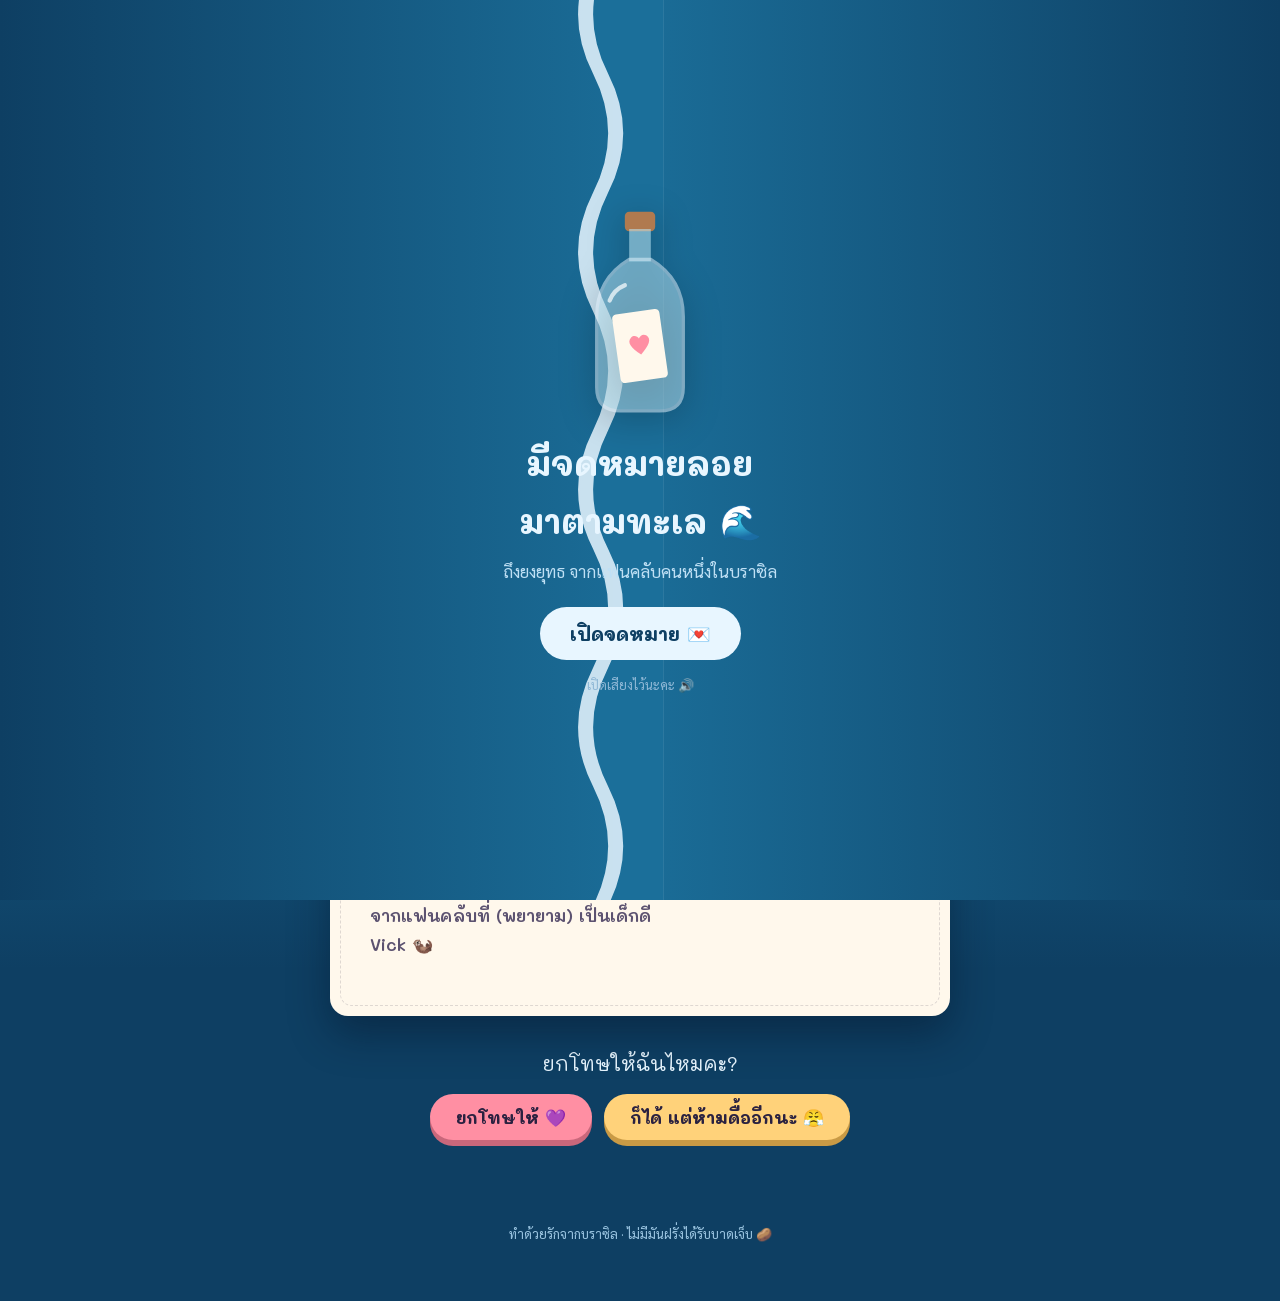
==== carta-yongyut/index.html @ 50852441 "Add apology letter page for Yongyut (carta-yongyut) Co-Authored-By: Claude Opus 5.5 <noreply@anthrop" ====
<!doctype html><html lang="th"><head><meta charset="utf-8"><meta name="viewport" content="width=device-width,initial-scale=1,viewport-fit=cover"><style>:root{padding-top:env(safe-area-inset-top,0px);padding-bottom:env(safe-area-inset-bottom,0px)}body{margin:0}img{max-width:100%}[hidden]{display:none!important}</style></head><body><title>Calm Sea Letter</title>
<meta name="claude:viewport-fit-sides" content="cover">
<link rel="preconnect" href="https://fonts.googleapis.com">
<link rel="stylesheet" href="https://fonts.googleapis.com/css2?family=Mali:wght@500;600;700&family=Sarabun:wght@400;500;600&display=swap">
<style>
/* Layout: one moonlit sea — sky band with the otter floating on the waves, then a letter in a bottle-glass card, then one button to make peace. Single deliberate night look. */
:root{
  --sky-top:#0d2240;
  --sky-low:#1f4e79;
  --sea:#1b6f9a;
  --sea-deep:#0e3f63;
  --foam:#e8f6ff;
  --paper:#fff8ec;
  --ink:#2a2140;
  --ink-soft:#5c5270;
  --coral:#ff8fa3;
  --sun:#ffd27a;
  --otter:#8a5a3b;
  --otter-belly:#d9b48f;
  --display:"Mali","Sarabun",system-ui,sans-serif;
  --body:"Sarabun","Mali",system-ui,sans-serif;
  color-scheme:dark;
}
*{box-sizing:border-box}
html,body{min-height:100%}
body{
  margin:0;background:var(--sea-deep);color:var(--foam);font-family:var(--body);
  font-size:17px;line-height:1.7;overflow-x:hidden;
}
.sky{
  position:relative;background:linear-gradient(180deg,var(--sky-top) 0%,var(--sky-low) 78%,var(--sea) 100%);
  padding-block:40px 0;padding-left:max(16px,env(safe-area-inset-left,0px));padding-right:max(16px,env(safe-area-inset-right,0px));
  text-align:center;overflow:hidden;
}
.moon{position:absolute;top:28px;right:max(24px,8vw);width:64px;height:64px;border-radius:50%;
  background:radial-gradient(circle at 35% 35%,#fff7dc,var(--sun));box-shadow:0 0 40px 10px rgba(255,210,122,.35)}
.star{position:absolute;width:3px;height:3px;border-radius:50%;background:var(--foam);opacity:.7;animation:tw 3s ease-in-out infinite}
@keyframes tw{50%{opacity:.15}}
.kicker{font-family:var(--display);font-weight:600;color:var(--sun);letter-spacing:.06em;font-size:14px;margin:0}
h1{font-family:var(--display);font-weight:700;font-size:clamp(30px,7vw,52px);line-height:1.2;margin:.2em auto .1em;max-width:16ch;text-wrap:balance}
.sub{margin:0 auto;color:#bfe0f5;max-width:36ch}
.scene{position:relative;height:230px;max-width:640px;margin:8px auto 0}
.otter{position:absolute;left:50%;bottom:58px;width:170px;transform:translateX(-50%);animation:bob 3.2s ease-in-out infinite}
@keyframes bob{0%,100%{transform:translate(-50%,0) rotate(-3deg)}50%{transform:translate(-50%,-10px) rotate(3deg)}}
.waves{position:absolute;left:-10%;width:120%;bottom:0;height:110px}
.waves path{animation:drift 7s linear infinite}
.waves .w2{animation-duration:10s;animation-direction:reverse}
@keyframes drift{from{transform:translateX(0)}to{transform:translateX(-200px)}}
.sea{background:linear-gradient(180deg,var(--sea) 0%,var(--sea-deep) 60%);
  padding-block:8px 56px;padding-left:max(16px,env(safe-area-inset-left,0px));padding-right:max(16px,env(safe-area-inset-right,0px))}
.langs{display:flex;justify-content:center;gap:8px;margin:0 auto 18px;flex-wrap:wrap}
.langs button{font:600 14px var(--body);border:1.5px solid rgba(232,246,255,.5);background:transparent;color:var(--foam);
  border-radius:999px;padding:6px 16px;cursor:pointer}
.langs button[aria-pressed="true"]{background:var(--foam);color:var(--sea-deep);border-color:var(--foam)}
.letter{max-width:620px;margin:0 auto;background:var(--paper);color:var(--ink);border-radius:18px;
  padding:clamp(22px,5vw,40px);box-shadow:0 18px 40px rgba(4,20,40,.45);position:relative}
.letter::before{content:"";position:absolute;inset:10px;border:1.5px dashed rgba(42,33,64,.15);border-radius:12px;pointer-events:none}
.letter h2{font-family:var(--display);font-weight:700;font-size:24px;margin:0 0 .6em;color:var(--sea-deep)}
.letter p{margin:0 0 1em;max-width:62ch}
.letter .sign{font-family:var(--display);font-weight:600;color:var(--ink-soft);margin-top:1.4em}
.potato{white-space:nowrap}
.peace{display:flex;flex-direction:column;align-items:center;gap:14px;margin:30px auto 0;text-align:center;max-width:620px}
.peace p{margin:0;font-family:var(--display);font-size:20px}
.btns{display:flex;gap:12px;flex-wrap:wrap;justify-content:center}
.btn{font:700 17px var(--display);border:0;border-radius:999px;padding:12px 26px;cursor:pointer;
  background:var(--coral);color:var(--ink);box-shadow:0 6px 0 #c9677b;transition:transform .15s}
.btn:active{transform:translateY(3px);box-shadow:0 3px 0 #c9677b}
.btn.alt{background:var(--sun);box-shadow:0 6px 0 #c99a45}
.btn:focus-visible,.langs button:focus-visible{outline:3px solid var(--sun);outline-offset:3px}
.done{font-family:var(--display);font-size:22px;color:var(--sun);min-height:1.5em}
.heart{position:fixed;bottom:-40px;font-size:28px;pointer-events:none;animation:rise 3.5s ease-out forwards}
@keyframes rise{to{transform:translateY(-110vh) rotate(25deg);opacity:0}}
footer{text-align:center;color:#9cc6e2;font-size:13px;margin-top:36px}
/* ---- Intro: the sea parts to deliver the letter ---- */
#intro{position:fixed;inset:0;z-index:50;overflow:hidden;background:var(--sky-top);display:grid;place-items:center;
  padding:env(safe-area-inset-top,0px) max(16px,env(safe-area-inset-right,0px)) env(safe-area-inset-bottom,0px) max(16px,env(safe-area-inset-left,0px))}
.curtain{position:absolute;top:-5%;height:110%;width:56%;transition:transform 2.1s cubic-bezier(.7,0,.2,1)}
.curtain.l{left:0}.curtain.r{right:0}
.curtain .body{position:absolute;inset:0}
.curtain.l .body{right:7%;background:linear-gradient(90deg,var(--sea-deep),var(--sea))}
.curtain.r .body{left:7%;background:linear-gradient(270deg,var(--sea-deep),var(--sea))}
.edge{position:absolute;top:0;height:100%;width:14%}
.curtain.l .edge{right:0}.curtain.r .edge{left:0;transform:scaleX(-1)}
.edge path{animation:lap 2.6s ease-in-out infinite}
.edge .f{animation-duration:3.4s;animation-delay:-.8s}
@keyframes lap{50%{transform:translateX(-10px)}}
.sparkle{position:absolute;width:4px;height:4px;border-radius:50%;background:var(--foam);opacity:.0;animation:spark 4s ease-in-out infinite}
@keyframes spark{40%{opacity:.8}80%{opacity:0}}
#intro.open .curtain.l{transform:translateX(-108%)}
#intro.open .curtain.r{transform:translateX(108%)}
.invite{position:relative;z-index:2;text-align:center;max-width:420px;transition:opacity .7s ease,transform .9s ease}
#intro.open .invite{opacity:0;transform:translateY(-40px) scale(.9)}
.bottle{width:130px;display:block;margin:0 auto 14px;animation:float 3s ease-in-out infinite;filter:drop-shadow(0 10px 18px rgba(0,0,0,.35))}
@keyframes float{0%,100%{transform:translateY(0) rotate(-8deg)}50%{transform:translateY(-12px) rotate(6deg)}}
.invite h2{font-family:var(--display);font-size:clamp(24px,6vw,34px);margin:0 0 .2em;text-wrap:balance}
.invite p{margin:0 0 22px;color:#bfe0f5}
.open-btn{font:700 19px var(--display);border:0;border-radius:999px;padding:14px 30px;cursor:pointer;
  background:var(--foam);color:var(--sea-deep);box-shadow:0 0 0 0 rgba(232,246,255,.6);animation:pulse 2.2s ease-out infinite}
@keyframes pulse{70%{box-shadow:0 0 0 18px rgba(232,246,255,0)}100%{box-shadow:0 0 0 0 rgba(232,246,255,0)}}
.open-btn:focus-visible{outline:3px solid var(--sun);outline-offset:4px}
.hint{font-size:13px;color:#8fb8d6;margin-top:14px}
.splash{position:absolute;left:50%;top:50%;width:10px;height:10px;border-radius:50%;pointer-events:none;
  box-shadow:0 0 0 0 rgba(232,246,255,.9);opacity:0}
#intro.open .splash{animation:ring 1.4s ease-out forwards}
#intro.open .splash.s2{animation-delay:.25s}
@keyframes ring{0%{opacity:1;box-shadow:0 0 0 0 rgba(232,246,255,.9)}100%{opacity:0;box-shadow:0 0 0 70vmax rgba(232,246,255,0)}}
.mute{position:fixed;z-index:40;right:max(16px,calc(env(safe-area-inset-right,0px) + 12px));bottom:calc(env(safe-area-inset-bottom,0px) + 16px);
  width:46px;height:46px;border-radius:50%;border:1.5px solid rgba(232,246,255,.5);background:rgba(14,63,99,.75);color:var(--foam);
  font-size:20px;cursor:pointer;backdrop-filter:blur(6px)}
.mute:focus-visible{outline:3px solid var(--sun);outline-offset:3px}
@media (prefers-reduced-motion:reduce){*{animation:none!important}.curtain{transition:opacity .4s}#intro.open .curtain{opacity:0}}
</style>

<div id="intro" role="dialog" aria-label="Open the letter">
  <div class="curtain l">
    <div class="body"></div>
    <svg class="edge" viewBox="0 0 100 1000" preserveAspectRatio="none" aria-hidden="true">
      <path class="f" d="M0 0 H70 Q100 60 70 120 T70 240 T70 360 T70 480 T70 600 T70 720 T70 840 T70 960 T70 1080 H0Z" fill="#e8f6ff" opacity=".85"/>
      <path d="M0 0 H55 Q85 60 55 120 T55 240 T55 360 T55 480 T55 600 T55 720 T55 840 T55 960 T55 1080 H0Z" fill="var(--sea)"/>
    </svg>
  </div>
  <div class="curtain r">
    <div class="body"></div>
    <svg class="edge" viewBox="0 0 100 1000" preserveAspectRatio="none" aria-hidden="true">
      <path class="f" d="M0 0 H70 Q100 60 70 120 T70 240 T70 360 T70 480 T70 600 T70 720 T70 840 T70 960 T70 1080 H0Z" fill="#e8f6ff" opacity=".85"/>
      <path d="M0 0 H55 Q85 60 55 120 T55 240 T55 360 T55 480 T55 600 T55 720 T55 840 T55 960 T55 1080 H0Z" fill="var(--sea)"/>
    </svg>
  </div>
  <span class="sparkle" style="top:18%;left:20%" aria-hidden="true"></span>
  <span class="sparkle" style="top:70%;left:30%;animation-delay:1.2s" aria-hidden="true"></span>
  <span class="sparkle" style="top:30%;left:78%;animation-delay:2.1s" aria-hidden="true"></span>
  <span class="sparkle" style="top:80%;left:72%;animation-delay:.6s" aria-hidden="true"></span>
  <span class="splash" aria-hidden="true"></span><span class="splash s2" aria-hidden="true"></span>
  <div class="invite">
    <svg class="bottle" viewBox="0 0 120 200" aria-hidden="true">
      <rect x="46" y="8" width="28" height="18" rx="4" fill="#b07a4f"/>
      <rect x="50" y="24" width="20" height="30" fill="#bfe9f7" opacity=".55"/>
      <path d="M50 52 Q20 70 20 105 V170 Q20 192 42 192 H78 Q100 192 100 170 V105 Q100 70 70 52Z" fill="#bfe9f7" opacity=".5" stroke="#e8f6ff" stroke-width="3"/>
      <rect x="38" y="100" width="44" height="64" rx="4" fill="#fff8ec" transform="rotate(-8 60 132)"/>
      <path d="M60 140 C52 133 48 127 53 123 C56 121 59 123 60 125 C61 123 64 121 67 123 C72 127 68 133 60 140Z" fill="#ff8fa3" transform="rotate(-8 60 132)"/>
      <path d="M32 90 Q36 80 46 76" stroke="#fff" stroke-width="4" fill="none" stroke-linecap="round" opacity=".7"/>
    </svg>
    <h2 data-k="introTitle"></h2>
    <p data-k="introSub"></p>
    <button class="open-btn" id="openBtn" data-k="introBtn"></button>
    <div class="hint" data-k="introHint"></div>
  </div>
</div>
<button class="mute" id="mute" hidden aria-label="Sound on/off">🔊</button>

<header class="sky">
  <div class="moon" aria-hidden="true"></div>
  <span class="star" style="top:40px;left:12%" aria-hidden="true"></span>
  <span class="star" style="top:90px;left:24%;animation-delay:1s" aria-hidden="true"></span>
  <span class="star" style="top:30px;left:46%;animation-delay:.5s" aria-hidden="true"></span>
  <span class="star" style="top:110px;left:70%;animation-delay:1.6s" aria-hidden="true"></span>
  <span class="star" style="top:60px;left:86%;animation-delay:2.2s" aria-hidden="true"></span>
  <p class="kicker" data-k="kicker"></p>
  <h1 data-k="title"></h1>
  <p class="sub" data-k="sub"></p>
  <div class="scene" aria-hidden="true">
    <svg class="otter" viewBox="0 0 200 200">
      <ellipse cx="100" cy="120" rx="58" ry="50" fill="var(--otter)"/>
      <ellipse cx="100" cy="130" rx="38" ry="36" fill="var(--otter-belly)"/>
      <circle cx="100" cy="68" r="44" fill="var(--otter)"/>
      <circle cx="64" cy="36" r="10" fill="var(--otter)"/><circle cx="136" cy="36" r="10" fill="var(--otter)"/>
      <ellipse cx="100" cy="82" rx="28" ry="20" fill="var(--otter-belly)"/>
      <circle cx="84" cy="62" r="6" fill="#2a2140"/><circle cx="116" cy="62" r="6" fill="#2a2140"/>
      <circle cx="86" cy="60" r="2" fill="#fff"/><circle cx="118" cy="60" r="2" fill="#fff"/>
      <ellipse cx="100" cy="76" rx="8" ry="5.5" fill="#2a2140"/>
      <path d="M92 86 Q100 93 108 86" stroke="#2a2140" stroke-width="3" fill="none" stroke-linecap="round"/>
      <circle cx="72" cy="80" r="7" fill="var(--coral)" opacity=".55"/><circle cx="128" cy="80" r="7" fill="var(--coral)" opacity=".55"/>
      <path d="M100 150 C80 132 70 118 82 110 C90 105 97 110 100 116 C103 110 110 105 118 110 C130 118 120 132 100 150Z" fill="var(--coral)"/>
      <ellipse cx="74" cy="128" rx="13" ry="10" fill="var(--otter)"/><ellipse cx="126" cy="128" rx="13" ry="10" fill="var(--otter)"/>
      <path d="M100 18 L100 34 M100 18 L118 30 L100 30Z" stroke="#fff" stroke-width="2.5" fill="#fff" stroke-linejoin="round"/>
      <path d="M88 34 L112 34 L107 40 L93 40Z" fill="#4aa3d8"/>
    </svg>
    <svg class="waves" viewBox="0 0 1200 110" preserveAspectRatio="none">
      <path class="w2" d="M0 50 Q50 30 100 50 T200 50 T300 50 T400 50 T500 50 T600 50 T700 50 T800 50 T900 50 T1000 50 T1100 50 T1200 50 T1300 50 T1400 50 V110 H0Z" fill="#2a86b6" opacity=".7"/>
      <path d="M0 64 Q50 44 100 64 T200 64 T300 64 T400 64 T500 64 T600 64 T700 64 T800 64 T900 64 T1000 64 T1100 64 T1200 64 T1300 64 T1400 64 V110 H0Z" fill="var(--sea)"/>
    </svg>
  </div>
</header>

<main class="sea">
  <div class="langs" role="group" aria-label="Language">
    <button id="l-th" data-lang="th" aria-pressed="true">ไทย</button>
    <button id="l-en" data-lang="en" aria-pressed="false">English</button>
    <button id="l-pt" data-lang="pt" aria-pressed="false">Português</button>
  </div>

  <article class="letter" id="letter"></article>

  <section class="peace">
    <p data-k="ask"></p>
    <div class="btns">
      <button class="btn" id="yes1" data-k="yes1"></button>
      <button class="btn alt" id="yes2" data-k="yes2"></button>
    </div>
    <div class="done" id="done" aria-live="polite"></div>
  </section>

  <footer data-k="foot"></footer>
</main>

<script>
const T={
th:{introTitle:"มีจดหมายลอยมาตามทะเล 🌊",introSub:"ถึงยงยุทธ จากแฟนคลับคนหนึ่งในบราซิล",introBtn:"เปิดจดหมาย 💌",introHint:"เปิดเสียงไว้นะคะ 🔊",kicker:"จดหมายจากบราซิล 🇧🇷",title:"ทะเลสงบแล้วนะคะ 🌊",sub:"จดหมายเล็กๆ จากแฟนคลับเสียงดังคนหนึ่ง",
ask:"ยกโทษให้ฉันไหมคะ?",yes1:"ยกโทษให้ 💜",yes2:"ก็ได้ แต่ห้ามดื้ออีกนะ 😤",
done:"เย้! ทะเลกลับมาสดใสแล้ว 🦦💜",foot:"ทำด้วยรักจากบราซิล · ไม่มีมันฝรั่งได้รับบาดเจ็บ 🥔",
letter:`<h2>ถึงยงยุทธ 🦦💌</h2>
<p>นี่คือจดหมายจากแฟนคลับเสียงดังจากบราซิลค่ะ ที่สัญญาว่าจะไม่วุ่นวายอีกแล้ว (จะพยายามนะคะ 😅)</p>
<p>ฉันรู้ว่าวันศุกร์ฉันทำให้ทะเลของคุณมีคลื่นแรงไปหน่อย ตอนนี้ทะเลสงบแล้ว และฉันอยากให้มันเป็นทะเลที่มีแต่ความสุขค่ะ 🌊</p>
<p>ถ้าคุณยังโกรธอยู่ ฉันพร้อมไปร้องเพลงขอโทษใต้หน้าต่างบ้านคุณ แต่ขออย่างเดียว อย่าไล่ฉันไปปลูกมันฝรั่งกลางมหาสมุทรนะคะ <span class="potato">🥔😂</span></p>
<p>ขอบคุณที่อดทนกับพวกเรานะคะ พักผ่อนเยอะๆ แล้วเจอกันที่ My Sea ค่ะ 💜</p>
<p class="sign">จากแฟนคลับที่ (พยายาม) เป็นเด็กดี<br>Vick 🦦</p>`},
en:{introTitle:"A letter drifted in from the sea 🌊",introSub:"For Yongyut, from a fan in Brazil",introBtn:"Open the letter 💌",introHint:"Turn your sound on 🔊",kicker:"A letter from Brazil 🇧🇷",title:"The sea is calm now 🌊",sub:"A little letter from one very loud fan",
ask:"Will you forgive me?",yes1:"I forgive you 💜",yes2:"Fine, but behave 😤",
done:"Yay! The sea is shining again 🦦💜",foot:"Made with love from Brazil · No potatoes were harmed 🥔",
letter:`<h2>Dear Yongyut 🦦💌</h2>
<p>This is a letter from a loud fan in Brazil who promises not to cause any more chaos (I'll try, okay? 😅)</p>
<p>I know that on Friday I made your sea a little too stormy. The sea is calm now, and I want it to be a sea full of happiness 🌊</p>
<p>If you're still upset, I'm ready to sing an apology serenade under your window. I only ask one thing: please don't send me off to plant potatoes in the middle of the ocean <span class="potato">🥔😂</span></p>
<p>Thank you for being patient with us. Get lots of rest, and see you at My Sea 💜</p>
<p class="sign">From the fan who's (trying to be) a good girl,<br>Vick 🦦</p>`},
pt:{introTitle:"Uma carta chegou pelo mar 🌊",introSub:"Para o Yongyut, de uma fã no Brasil",introBtn:"Abrir a carta 💌",introHint:"Liga o som 🔊",kicker:"Uma carta do Brasil 🇧🇷",title:"O mar está calmo agora 🌊",sub:"Uma cartinha de uma fã muito barulhenta",
ask:"Você me perdoa?",yes1:"Perdoo 💜",yes2:"Tá, mas comporte-se 😤",
done:"Eba! O mar voltou a brilhar 🦦💜",foot:"Feito com amor no Brasil · Nenhuma batata foi ferida 🥔",
letter:`<h2>Querido Yongyut 🦦💌</h2>
<p>Aqui é uma fã barulhenta do Brasil, que promete não fazer mais bagunça (vou tentar, tá? 😅)</p>
<p>Sei que na sexta eu deixei o seu mar com ondas fortes demais. Agora o mar está calmo, e eu quero que ele seja só de alegria 🌊</p>
<p>Se você ainda estiver bravo, estou pronta pra cantar uma serenata de desculpas debaixo da sua janela. Só peço uma coisa: não me mande plantar batata no meio do oceano <span class="potato">🥔😂</span></p>
<p>Obrigada pela paciência com a gente. Descanse bastante, e nos vemos no My Sea 💜</p>
<p class="sign">Da fã que está (tentando) ser uma boa menina,<br>Vick 🦦</p>`}
};
let lang="th";
function render(){
  const t=T[lang];
  document.documentElement.lang=lang==="pt"?"pt-BR":lang;
  document.querySelectorAll("[data-k]").forEach(el=>{el.textContent=t[el.dataset.k]});
  document.getElementById("letter").innerHTML=t.letter;
  document.querySelectorAll(".langs button").forEach(b=>b.setAttribute("aria-pressed",b.dataset.lang===lang));
  const d=document.getElementById("done"); if(d.dataset.on) d.textContent=t.done;
}
document.querySelectorAll(".langs button").forEach(b=>b.addEventListener("click",()=>{lang=b.dataset.lang;render()}));
function hearts(){
  const set=["💜","🦦","🌊","💙","✨","🐚"];
  for(let i=0;i<18;i++){const h=document.createElement("span");h.className="heart";
    h.textContent=set[i%set.length];h.style.left=(Math.random()*92+2)+"vw";
    h.style.animationDelay=(Math.random()*0.8)+"s";document.body.appendChild(h);setTimeout(()=>h.remove(),4500)}
}
["yes1","yes2"].forEach(id=>document.getElementById(id).addEventListener("click",()=>{
  const d=document.getElementById("done");d.dataset.on="1";d.textContent=T[lang].done;hearts();
}));
render();

/* ---- Ocean sound, synthesized live (no files needed) ---- */
let ac=null,master=null,muted=false;
function noiseBuffer(ctx,sec){
  const len=ctx.sampleRate*sec,buf=ctx.createBuffer(2,len,ctx.sampleRate);
  for(let ch=0;ch<2;ch++){const d=buf.getChannelData(ch);let b0=0,b1=0,b2=0,b3=0,b4=0,b5=0,b6=0;
    for(let i=0;i<len;i++){const w=Math.random()*2-1; // pink noise
      b0=.99886*b0+w*.0555179;b1=.99332*b1+w*.0750759;b2=.969*b2+w*.153852;b3=.8665*b3+w*.3104856;b4=.55*b4+w*.5329522;b5=-.7616*b5-w*.016898;
      d[i]=(b0+b1+b2+b3+b4+b5+b6+w*.5362)*.11;b6=w*.115926;}}
  return buf;
}
function startOcean(){
  try{
    ac=new (window.AudioContext||window.webkitAudioContext)();
    master=ac.createGain();master.gain.value=.9;master.connect(ac.destination);
    const buf=noiseBuffer(ac,6);
    // rolling ambient surf: lowpassed noise breathing in slow swells
    const amb=ac.createBufferSource();amb.buffer=buf;amb.loop=true;
    const lp=ac.createBiquadFilter();lp.type="lowpass";lp.frequency.value=700;lp.Q.value=.4;
    const ag=ac.createGain();ag.gain.value=.22;
    const lfo=ac.createOscillator();lfo.frequency.value=.11;const lfoG=ac.createGain();lfoG.gain.value=.16;
    lfo.connect(lfoG);lfoG.connect(ag.gain);
    const lfo2=ac.createOscillator();lfo2.frequency.value=.11;const lfo2G=ac.createGain();lfo2G.gain.value=450;
    lfo2.connect(lfo2G);lfo2G.connect(lp.frequency);
    amb.connect(lp);lp.connect(ag);ag.connect(master);amb.start();lfo.start();lfo2.start();
    // foam hiss on top
    const hs=ac.createBufferSource();hs.buffer=buf;hs.loop=true;hs.playbackRate.value=1.3;
    const hp=ac.createBiquadFilter();hp.type="highpass";hp.frequency.value=3000;
    const hg=ac.createGain();hg.gain.value=.025;const lfo3G=ac.createGain();lfo3G.gain.value=.02;
    lfo.connect(lfo3G);lfo3G.connect(hg.gain);
    hs.connect(hp);hp.connect(hg);hg.connect(master);hs.start();
    // the big wave that parts the sea
    crash(ac.currentTime+.05,1);crash(ac.currentTime+1.1,.6);
    document.getElementById("mute").hidden=false;
  }catch(e){}
}
function crash(t,amt){
  const src=ac.createBufferSource();src.buffer=noiseBuffer(ac,5);
  const f=ac.createBiquadFilter();f.type="lowpass";f.Q.value=.7;
  f.frequency.setValueAtTime(250,t);f.frequency.exponentialRampToValueAtTime(3200,t+.9);f.frequency.exponentialRampToValueAtTime(500,t+4.2);
  const g=ac.createGain();g.gain.setValueAtTime(.0001,t);g.gain.exponentialRampToValueAtTime(.95*amt,t+.8);
  g.gain.exponentialRampToValueAtTime(.35*amt,t+2);g.gain.exponentialRampToValueAtTime(.0001,t+4.6);
  const p=ac.createStereoPanner?ac.createStereoPanner():null;
  src.connect(f);f.connect(g);
  if(p){p.pan.setValueAtTime(-.6,t);p.pan.linearRampToValueAtTime(.6,t+3);g.connect(p);p.connect(master)}else g.connect(master);
  src.start(t);src.stop(t+5);
}
document.getElementById("mute").addEventListener("click",()=>{
  if(!master)return;muted=!muted;
  master.gain.setTargetAtTime(muted?0:.9,ac.currentTime,.2);
  document.getElementById("mute").textContent=muted?"🔇":"🔊";
});
document.getElementById("openBtn").addEventListener("click",()=>{
  startOcean();
  const intro=document.getElementById("intro");intro.classList.add("open");
  setTimeout(()=>{intro.remove();hearts();},2200);
});
</script>
</body></html>
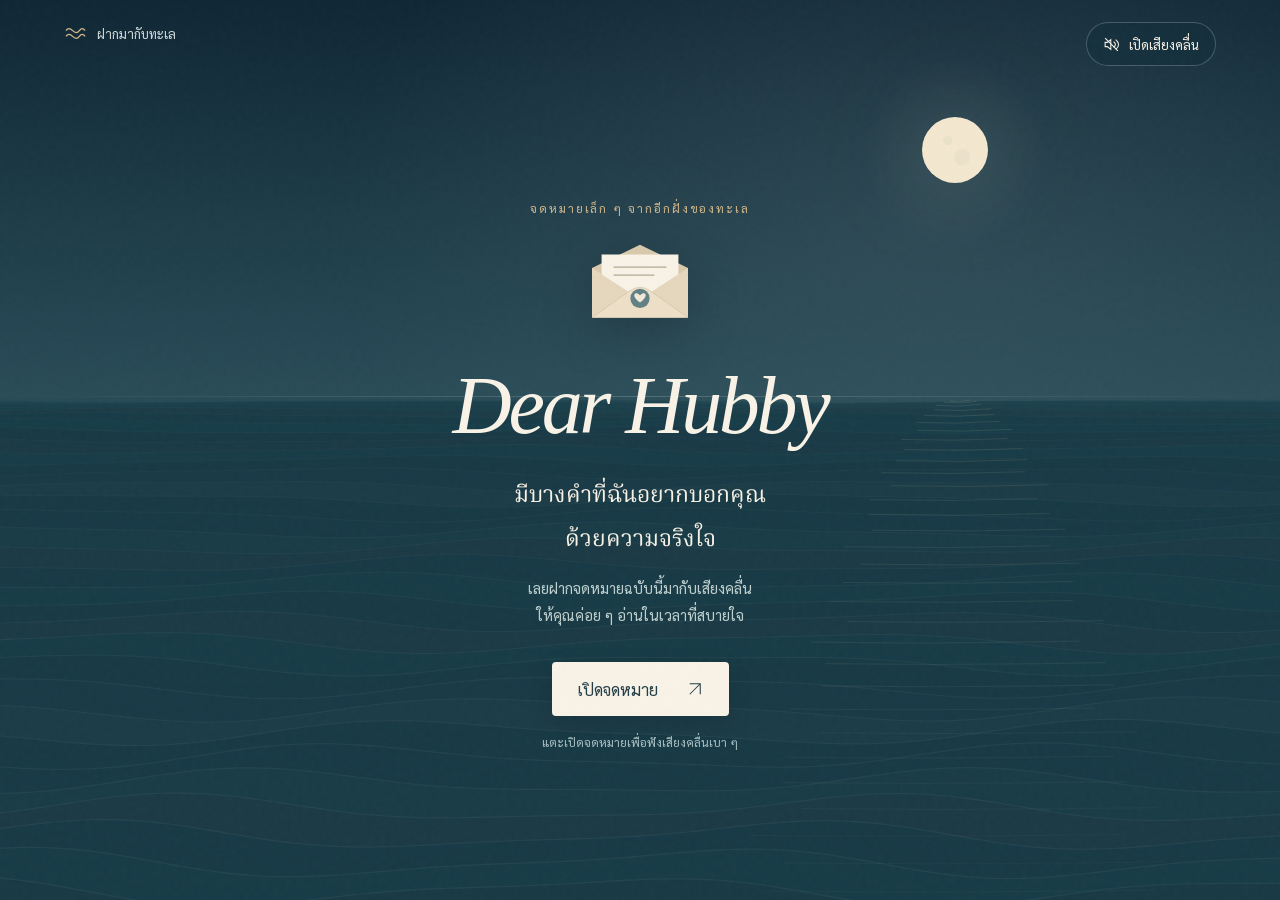
==== commit fce64b30: "Improve Thai apology letter with Dear Hubby and moonlit ocean" ====
--- a/carta-yongyut/index.html
+++ b/carta-yongyut/index.html
@@ -1,314 +1,57 @@
-<!doctype html><html lang="th"><head><meta charset="utf-8"><meta name="viewport" content="width=device-width,initial-scale=1,viewport-fit=cover"><style>:root{padding-top:env(safe-area-inset-top,0px);padding-bottom:env(safe-area-inset-bottom,0px)}body{margin:0}img{max-width:100%}[hidden]{display:none!important}</style></head><body><title>Calm Sea Letter</title>
-<meta name="claude:viewport-fit-sides" content="cover">
+<!doctype html>
+<html lang="th">
+<head>
+<meta charset="utf-8">
+<meta name="viewport" content="width=device-width,initial-scale=1,viewport-fit=cover">
+<meta name="theme-color" content="#102e3b">
+<meta name="description" content="จดหมายขอโทษจากใจ ที่ฝากมากับเสียงคลื่น">
+<title>Dear Hubby — จดหมายจากใจ</title>
 <link rel="preconnect" href="https://fonts.googleapis.com">
-<link rel="stylesheet" href="https://fonts.googleapis.com/css2?family=Mali:wght@500;600;700&family=Sarabun:wght@400;500;600&display=swap">
+<link rel="preconnect" href="https://fonts.gstatic.com" crossorigin>
+<link href="https://fonts.googleapis.com/css2?family=Noto+Serif+Thai:wght@400;500;600&family=Sarabun:wght@400;500;600&display=swap" rel="stylesheet">
 <style>
-/* Layout: one moonlit sea — sky band with the otter floating on the waves, then a letter in a bottle-glass card, then one button to make peace. Single deliberate night look. */
-:root{
-  --sky-top:#0d2240;
-  --sky-low:#1f4e79;
-  --sea:#1b6f9a;
-  --sea-deep:#0e3f63;
-  --foam:#e8f6ff;
-  --paper:#fff8ec;
-  --ink:#2a2140;
-  --ink-soft:#5c5270;
-  --coral:#ff8fa3;
-  --sun:#ffd27a;
-  --otter:#8a5a3b;
-  --otter-belly:#d9b48f;
-  --display:"Mali","Sarabun",system-ui,sans-serif;
-  --body:"Sarabun","Mali",system-ui,sans-serif;
-  color-scheme:dark;
-}
-*{box-sizing:border-box}
-html,body{min-height:100%}
-body{
-  margin:0;background:var(--sea-deep);color:var(--foam);font-family:var(--body);
-  font-size:17px;line-height:1.7;overflow-x:hidden;
-}
-.sky{
-  position:relative;background:linear-gradient(180deg,var(--sky-top) 0%,var(--sky-low) 78%,var(--sea) 100%);
-  padding-block:40px 0;padding-left:max(16px,env(safe-area-inset-left,0px));padding-right:max(16px,env(safe-area-inset-right,0px));
-  text-align:center;overflow:hidden;
-}
-.moon{position:absolute;top:28px;right:max(24px,8vw);width:64px;height:64px;border-radius:50%;
-  background:radial-gradient(circle at 35% 35%,#fff7dc,var(--sun));box-shadow:0 0 40px 10px rgba(255,210,122,.35)}
-.star{position:absolute;width:3px;height:3px;border-radius:50%;background:var(--foam);opacity:.7;animation:tw 3s ease-in-out infinite}
-@keyframes tw{50%{opacity:.15}}
-.kicker{font-family:var(--display);font-weight:600;color:var(--sun);letter-spacing:.06em;font-size:14px;margin:0}
-h1{font-family:var(--display);font-weight:700;font-size:clamp(30px,7vw,52px);line-height:1.2;margin:.2em auto .1em;max-width:16ch;text-wrap:balance}
-.sub{margin:0 auto;color:#bfe0f5;max-width:36ch}
-.scene{position:relative;height:230px;max-width:640px;margin:8px auto 0}
-.otter{position:absolute;left:50%;bottom:58px;width:170px;transform:translateX(-50%);animation:bob 3.2s ease-in-out infinite}
-@keyframes bob{0%,100%{transform:translate(-50%,0) rotate(-3deg)}50%{transform:translate(-50%,-10px) rotate(3deg)}}
-.waves{position:absolute;left:-10%;width:120%;bottom:0;height:110px}
-.waves path{animation:drift 7s linear infinite}
-.waves .w2{animation-duration:10s;animation-direction:reverse}
-@keyframes drift{from{transform:translateX(0)}to{transform:translateX(-200px)}}
-.sea{background:linear-gradient(180deg,var(--sea) 0%,var(--sea-deep) 60%);
-  padding-block:8px 56px;padding-left:max(16px,env(safe-area-inset-left,0px));padding-right:max(16px,env(safe-area-inset-right,0px))}
-.langs{display:flex;justify-content:center;gap:8px;margin:0 auto 18px;flex-wrap:wrap}
-.langs button{font:600 14px var(--body);border:1.5px solid rgba(232,246,255,.5);background:transparent;color:var(--foam);
-  border-radius:999px;padding:6px 16px;cursor:pointer}
-.langs button[aria-pressed="true"]{background:var(--foam);color:var(--sea-deep);border-color:var(--foam)}
-.letter{max-width:620px;margin:0 auto;background:var(--paper);color:var(--ink);border-radius:18px;
-  padding:clamp(22px,5vw,40px);box-shadow:0 18px 40px rgba(4,20,40,.45);position:relative}
-.letter::before{content:"";position:absolute;inset:10px;border:1.5px dashed rgba(42,33,64,.15);border-radius:12px;pointer-events:none}
-.letter h2{font-family:var(--display);font-weight:700;font-size:24px;margin:0 0 .6em;color:var(--sea-deep)}
-.letter p{margin:0 0 1em;max-width:62ch}
-.letter .sign{font-family:var(--display);font-weight:600;color:var(--ink-soft);margin-top:1.4em}
-.potato{white-space:nowrap}
-.peace{display:flex;flex-direction:column;align-items:center;gap:14px;margin:30px auto 0;text-align:center;max-width:620px}
-.peace p{margin:0;font-family:var(--display);font-size:20px}
-.btns{display:flex;gap:12px;flex-wrap:wrap;justify-content:center}
-.btn{font:700 17px var(--display);border:0;border-radius:999px;padding:12px 26px;cursor:pointer;
-  background:var(--coral);color:var(--ink);box-shadow:0 6px 0 #c9677b;transition:transform .15s}
-.btn:active{transform:translateY(3px);box-shadow:0 3px 0 #c9677b}
-.btn.alt{background:var(--sun);box-shadow:0 6px 0 #c99a45}
-.btn:focus-visible,.langs button:focus-visible{outline:3px solid var(--sun);outline-offset:3px}
-.done{font-family:var(--display);font-size:22px;color:var(--sun);min-height:1.5em}
-.heart{position:fixed;bottom:-40px;font-size:28px;pointer-events:none;animation:rise 3.5s ease-out forwards}
-@keyframes rise{to{transform:translateY(-110vh) rotate(25deg);opacity:0}}
-footer{text-align:center;color:#9cc6e2;font-size:13px;margin-top:36px}
-/* ---- Intro: the sea parts to deliver the letter ---- */
-#intro{position:fixed;inset:0;z-index:50;overflow:hidden;background:var(--sky-top);display:grid;place-items:center;
-  padding:env(safe-area-inset-top,0px) max(16px,env(safe-area-inset-right,0px)) env(safe-area-inset-bottom,0px) max(16px,env(safe-area-inset-left,0px))}
-.curtain{position:absolute;top:-5%;height:110%;width:56%;transition:transform 2.1s cubic-bezier(.7,0,.2,1)}
-.curtain.l{left:0}.curtain.r{right:0}
-.curtain .body{position:absolute;inset:0}
-.curtain.l .body{right:7%;background:linear-gradient(90deg,var(--sea-deep),var(--sea))}
-.curtain.r .body{left:7%;background:linear-gradient(270deg,var(--sea-deep),var(--sea))}
-.edge{position:absolute;top:0;height:100%;width:14%}
-.curtain.l .edge{right:0}.curtain.r .edge{left:0;transform:scaleX(-1)}
-.edge path{animation:lap 2.6s ease-in-out infinite}
-.edge .f{animation-duration:3.4s;animation-delay:-.8s}
-@keyframes lap{50%{transform:translateX(-10px)}}
-.sparkle{position:absolute;width:4px;height:4px;border-radius:50%;background:var(--foam);opacity:.0;animation:spark 4s ease-in-out infinite}
-@keyframes spark{40%{opacity:.8}80%{opacity:0}}
-#intro.open .curtain.l{transform:translateX(-108%)}
-#intro.open .curtain.r{transform:translateX(108%)}
-.invite{position:relative;z-index:2;text-align:center;max-width:420px;transition:opacity .7s ease,transform .9s ease}
-#intro.open .invite{opacity:0;transform:translateY(-40px) scale(.9)}
-.bottle{width:130px;display:block;margin:0 auto 14px;animation:float 3s ease-in-out infinite;filter:drop-shadow(0 10px 18px rgba(0,0,0,.35))}
-@keyframes float{0%,100%{transform:translateY(0) rotate(-8deg)}50%{transform:translateY(-12px) rotate(6deg)}}
-.invite h2{font-family:var(--display);font-size:clamp(24px,6vw,34px);margin:0 0 .2em;text-wrap:balance}
-.invite p{margin:0 0 22px;color:#bfe0f5}
-.open-btn{font:700 19px var(--display);border:0;border-radius:999px;padding:14px 30px;cursor:pointer;
-  background:var(--foam);color:var(--sea-deep);box-shadow:0 0 0 0 rgba(232,246,255,.6);animation:pulse 2.2s ease-out infinite}
-@keyframes pulse{70%{box-shadow:0 0 0 18px rgba(232,246,255,0)}100%{box-shadow:0 0 0 0 rgba(232,246,255,0)}}
-.open-btn:focus-visible{outline:3px solid var(--sun);outline-offset:4px}
-.hint{font-size:13px;color:#8fb8d6;margin-top:14px}
-.splash{position:absolute;left:50%;top:50%;width:10px;height:10px;border-radius:50%;pointer-events:none;
-  box-shadow:0 0 0 0 rgba(232,246,255,.9);opacity:0}
-#intro.open .splash{animation:ring 1.4s ease-out forwards}
-#intro.open .splash.s2{animation-delay:.25s}
-@keyframes ring{0%{opacity:1;box-shadow:0 0 0 0 rgba(232,246,255,.9)}100%{opacity:0;box-shadow:0 0 0 70vmax rgba(232,246,255,0)}}
-.mute{position:fixed;z-index:40;right:max(16px,calc(env(safe-area-inset-right,0px) + 12px));bottom:calc(env(safe-area-inset-bottom,0px) + 16px);
-  width:46px;height:46px;border-radius:50%;border:1.5px solid rgba(232,246,255,.5);background:rgba(14,63,99,.75);color:var(--foam);
-  font-size:20px;cursor:pointer;backdrop-filter:blur(6px)}
-.mute:focus-visible{outline:3px solid var(--sun);outline-offset:3px}
-@media (prefers-reduced-motion:reduce){*{animation:none!important}.curtain{transition:opacity .4s}#intro.open .curtain{opacity:0}}
+:root{color-scheme:dark;--cream:#f8f2e7;--ink:#2d4145;--gold:#d2b88b;--muted:#abc1c5;--serif:'Noto Serif Thai',serif;--sans:'Sarabun',sans-serif}*{box-sizing:border-box}html{scroll-behavior:smooth}body{margin:0;background:#102e3b;color:var(--cream);font-family:var(--sans);-webkit-font-smoothing:antialiased}button,a{-webkit-tap-highlight-color:transparent}button{font:inherit;cursor:pointer}button:focus-visible,a:focus-visible{outline:2px solid var(--gold);outline-offset:6px}[hidden]{display:none!important}.landscape{position:fixed;inset:0;z-index:-1;background:radial-gradient(ellipse at 72% 25%,#4d646b55,transparent 45%),linear-gradient(#102735 0%,#294c58 44%,#224a56 45%,#0c2b38 100%);overflow:hidden}.moon{position:absolute;top:13%;left:72%;width:66px;height:66px;border-radius:50%;background:#f3e8cf;box-shadow:0 0 70px 20px #f3e8cf16,0 0 150px 40px #f3e8cf08}.moon:after{content:'';position:absolute;inset:9px;border-radius:50%;background:radial-gradient(circle at 35% 30%,#c7c2b52b 0 10%,transparent 11%),radial-gradient(circle at 65% 65%,#c7c2b526 0 18%,transparent 19%)}.horizon{position:absolute;top:44%;width:100%;height:1px;background:linear-gradient(90deg,transparent,#dae4db35,transparent)}#ocean{position:absolute;inset:44% 0 0;width:100%;height:56%}.grain{position:fixed;inset:0;pointer-events:none;z-index:5;opacity:.035;background-image:url("data:image/svg+xml,%3Csvg viewBox='0 0 180 180' xmlns='http://www.w3.org/2000/svg'%3E%3Cfilter id='n'%3E%3CfeTurbulence type='fractalNoise' baseFrequency='.85' numOctaves='3' stitchTiles='stitch'/%3E%3C/filter%3E%3Cpath fill='%23fff' filter='url(%23n)' opacity='.6' d='M0 0h180v180H0z'/%3E%3C/svg%3E")}.topbar{position:absolute;inset:0 0 auto;display:flex;justify-content:space-between;align-items:center;padding:calc(22px + env(safe-area-inset-top)) clamp(22px,5vw,64px) 20px;z-index:3;font-size:13px;color:#d1dddb}.brand{display:flex;gap:10px;align-items:center}.brand svg{width:23px;height:23px;stroke:var(--gold)}.sound{border:1px solid #d2e1df40;border-radius:30px;background:#102e3b66;color:var(--cream);padding:10px 16px;display:flex;align-items:center;gap:9px;min-height:44px;backdrop-filter:blur(12px)}.sound{position:fixed;top:calc(22px + env(safe-area-inset-top));right:clamp(20px,5vw,64px)}.sound svg{width:17px;height:17px;fill:none;stroke:currentColor;stroke-width:1.5}.sound[aria-pressed=true] .slash{display:none}.intro{min-height:100svh;display:flex;flex-direction:column;align-items:center;justify-content:center;text-align:center;padding:115px 24px 65px;transition:opacity .7s,transform .7s}.eyebrow{font-size:12px;letter-spacing:.16em;color:var(--gold);margin:0 0 28px}.envelope{width:104px;height:80px;margin:0 0 35px;filter:drop-shadow(0 12px 25px #0003);animation:float 6s ease-in-out infinite}.intro h1{font-family:Georgia,serif;font-weight:400;font-style:italic;font-size:clamp(48px,10vw,82px);letter-spacing:-.04em;margin:0 0 22px}.intro .lead{font-family:var(--serif);font-size:clamp(18px,4vw,23px);line-height:1.9;margin:0 0 12px;font-weight:400}.intro .sub{color:#bfd0cf;font-size:15px;line-height:1.8;max-width:320px;margin:0 0 34px}.open{display:flex;align-items:center;gap:28px;background:var(--cream);color:#233e48;border:0;border-radius:4px;padding:15px 25px;min-height:54px;box-shadow:0 8px 24px #0002;transition:background .2s,transform .2s}.open:hover{background:#fffaf1;transform:translateY(-2px)}.open span{font-size:21px}.hint{font-size:12px;color:#a9c1c5;margin:18px 0 0}.intro.leaving{opacity:0;transform:translateY(-15px)}.letter-view{max-width:820px;margin:auto;padding:132px 24px 62px;animation:appear 1s ease both}.letter-heading{text-align:center;margin-bottom:38px}.letter-heading .eyebrow{margin-bottom:14px}.letter-heading h1{font-family:var(--serif);font-size:clamp(25px,5vw,36px);font-weight:400;margin:0}.paper{position:relative;background:var(--cream);color:var(--ink);padding:clamp(29px,7vw,76px);border-radius:3px;box-shadow:0 30px 90px #031a2466;overflow:hidden}.paper:before{content:'';position:absolute;top:0;left:0;right:0;height:4px;background:linear-gradient(90deg,#c9b087,#e6d6b7,#c9b087)}.paper-top{display:flex;justify-content:space-between;align-items:center;gap:20px;color:#79827b;font-size:12px;margin-bottom:34px}.paper-top svg{width:34px;stroke:#ad9470;fill:none;stroke-width:1.2}.salutation{font-family:Georgia,serif;font-size:clamp(31px,6vw,42px);font-weight:400;font-style:italic;letter-spacing:-.025em;margin:0 0 29px}.paper p{font-size:17px;line-height:2.05;margin:0 0 23px;overflow-wrap:break-word}.paper .opening{font-family:var(--serif);font-size:20px;line-height:1.95;color:#315663;margin-bottom:27px}.divider{display:flex;align-items:center;gap:18px;margin:33px 0;color:#a68d68;justify-content:center}.divider:before,.divider:after{content:'';height:1px;width:50px;background:#b29b703d}.divider svg{width:22px;height:18px;fill:none;stroke:currentColor;stroke-width:1.2}.paper .closing{font-family:var(--serif);font-size:18px;color:#315663}.signature{margin-top:35px;padding-top:24px;border-top:1px solid #b9ac922e}.signature p{margin-bottom:3px;font-size:14px;color:#738078}.signature .name{font-family:var(--serif);font-size:26px;color:#3d5759;margin-top:8px}.afterword{text-align:center;padding:33px 10px 0;color:#bacecf;font-size:14px;line-height:1.9}.afterword svg{display:block;margin:0 auto 12px;width:27px;stroke:var(--gold);fill:none;stroke-width:1.2}footer{text-align:center;color:#8aa6ac;font-size:12px;padding:30px 24px calc(28px + env(safe-area-inset-bottom));line-height:1.8}.replay{color:#c0d0ce;background:none;border:0;border-bottom:1px solid #c0d0ce55;padding:4px 0;margin-top:16px;font-size:13px}@keyframes float{50%{transform:translateY(-8px) rotate(3deg)}}@keyframes appear{from{opacity:0;transform:translateY(20px)}to{opacity:1;transform:none}}@media(max-width:480px){.topbar{padding-left:20px;padding-right:20px}.brand{font-size:12px}.sound{font-size:12px;padding:10px 12px}.letter-view{padding:116px 16px 30px}.letter-heading{margin-bottom:26px}.paper p{font-size:16px;line-height:2}.paper .opening{font-size:18px}.paper-top{margin-bottom:26px}.moon{left:75%;width:48px;height:48px}.intro .eyebrow{margin-bottom:25px}}@media(prefers-reduced-motion:reduce){html{scroll-behavior:auto}*,*:before,*:after{animation:none!important;transition:none!important}}
 </style>
-
-<div id="intro" role="dialog" aria-label="Open the letter">
-  <div class="curtain l">
-    <div class="body"></div>
-    <svg class="edge" viewBox="0 0 100 1000" preserveAspectRatio="none" aria-hidden="true">
-      <path class="f" d="M0 0 H70 Q100 60 70 120 T70 240 T70 360 T70 480 T70 600 T70 720 T70 840 T70 960 T70 1080 H0Z" fill="#e8f6ff" opacity=".85"/>
-      <path d="M0 0 H55 Q85 60 55 120 T55 240 T55 360 T55 480 T55 600 T55 720 T55 840 T55 960 T55 1080 H0Z" fill="var(--sea)"/>
-    </svg>
-  </div>
-  <div class="curtain r">
-    <div class="body"></div>
-    <svg class="edge" viewBox="0 0 100 1000" preserveAspectRatio="none" aria-hidden="true">
-      <path class="f" d="M0 0 H70 Q100 60 70 120 T70 240 T70 360 T70 480 T70 600 T70 720 T70 840 T70 960 T70 1080 H0Z" fill="#e8f6ff" opacity=".85"/>
-      <path d="M0 0 H55 Q85 60 55 120 T55 240 T55 360 T55 480 T55 600 T55 720 T55 840 T55 960 T55 1080 H0Z" fill="var(--sea)"/>
-    </svg>
-  </div>
-  <span class="sparkle" style="top:18%;left:20%" aria-hidden="true"></span>
-  <span class="sparkle" style="top:70%;left:30%;animation-delay:1.2s" aria-hidden="true"></span>
-  <span class="sparkle" style="top:30%;left:78%;animation-delay:2.1s" aria-hidden="true"></span>
-  <span class="sparkle" style="top:80%;left:72%;animation-delay:.6s" aria-hidden="true"></span>
-  <span class="splash" aria-hidden="true"></span><span class="splash s2" aria-hidden="true"></span>
-  <div class="invite">
-    <svg class="bottle" viewBox="0 0 120 200" aria-hidden="true">
-      <rect x="46" y="8" width="28" height="18" rx="4" fill="#b07a4f"/>
-      <rect x="50" y="24" width="20" height="30" fill="#bfe9f7" opacity=".55"/>
-      <path d="M50 52 Q20 70 20 105 V170 Q20 192 42 192 H78 Q100 192 100 170 V105 Q100 70 70 52Z" fill="#bfe9f7" opacity=".5" stroke="#e8f6ff" stroke-width="3"/>
-      <rect x="38" y="100" width="44" height="64" rx="4" fill="#fff8ec" transform="rotate(-8 60 132)"/>
-      <path d="M60 140 C52 133 48 127 53 123 C56 121 59 123 60 125 C61 123 64 121 67 123 C72 127 68 133 60 140Z" fill="#ff8fa3" transform="rotate(-8 60 132)"/>
-      <path d="M32 90 Q36 80 46 76" stroke="#fff" stroke-width="4" fill="none" stroke-linecap="round" opacity=".7"/>
-    </svg>
-    <h2 data-k="introTitle"></h2>
-    <p data-k="introSub"></p>
-    <button class="open-btn" id="openBtn" data-k="introBtn"></button>
-    <div class="hint" data-k="introHint"></div>
-  </div>
-</div>
-<button class="mute" id="mute" hidden aria-label="Sound on/off">🔊</button>
-
-<header class="sky">
-  <div class="moon" aria-hidden="true"></div>
-  <span class="star" style="top:40px;left:12%" aria-hidden="true"></span>
-  <span class="star" style="top:90px;left:24%;animation-delay:1s" aria-hidden="true"></span>
-  <span class="star" style="top:30px;left:46%;animation-delay:.5s" aria-hidden="true"></span>
-  <span class="star" style="top:110px;left:70%;animation-delay:1.6s" aria-hidden="true"></span>
-  <span class="star" style="top:60px;left:86%;animation-delay:2.2s" aria-hidden="true"></span>
-  <p class="kicker" data-k="kicker"></p>
-  <h1 data-k="title"></h1>
-  <p class="sub" data-k="sub"></p>
-  <div class="scene" aria-hidden="true">
-    <svg class="otter" viewBox="0 0 200 200">
-      <ellipse cx="100" cy="120" rx="58" ry="50" fill="var(--otter)"/>
-      <ellipse cx="100" cy="130" rx="38" ry="36" fill="var(--otter-belly)"/>
-      <circle cx="100" cy="68" r="44" fill="var(--otter)"/>
-      <circle cx="64" cy="36" r="10" fill="var(--otter)"/><circle cx="136" cy="36" r="10" fill="var(--otter)"/>
-      <ellipse cx="100" cy="82" rx="28" ry="20" fill="var(--otter-belly)"/>
-      <circle cx="84" cy="62" r="6" fill="#2a2140"/><circle cx="116" cy="62" r="6" fill="#2a2140"/>
-      <circle cx="86" cy="60" r="2" fill="#fff"/><circle cx="118" cy="60" r="2" fill="#fff"/>
-      <ellipse cx="100" cy="76" rx="8" ry="5.5" fill="#2a2140"/>
-      <path d="M92 86 Q100 93 108 86" stroke="#2a2140" stroke-width="3" fill="none" stroke-linecap="round"/>
-      <circle cx="72" cy="80" r="7" fill="var(--coral)" opacity=".55"/><circle cx="128" cy="80" r="7" fill="var(--coral)" opacity=".55"/>
-      <path d="M100 150 C80 132 70 118 82 110 C90 105 97 110 100 116 C103 110 110 105 118 110 C130 118 120 132 100 150Z" fill="var(--coral)"/>
-      <ellipse cx="74" cy="128" rx="13" ry="10" fill="var(--otter)"/><ellipse cx="126" cy="128" rx="13" ry="10" fill="var(--otter)"/>
-      <path d="M100 18 L100 34 M100 18 L118 30 L100 30Z" stroke="#fff" stroke-width="2.5" fill="#fff" stroke-linejoin="round"/>
-      <path d="M88 34 L112 34 L107 40 L93 40Z" fill="#4aa3d8"/>
-    </svg>
-    <svg class="waves" viewBox="0 0 1200 110" preserveAspectRatio="none">
-      <path class="w2" d="M0 50 Q50 30 100 50 T200 50 T300 50 T400 50 T500 50 T600 50 T700 50 T800 50 T900 50 T1000 50 T1100 50 T1200 50 T1300 50 T1400 50 V110 H0Z" fill="#2a86b6" opacity=".7"/>
-      <path d="M0 64 Q50 44 100 64 T200 64 T300 64 T400 64 T500 64 T600 64 T700 64 T800 64 T900 64 T1000 64 T1100 64 T1200 64 T1300 64 T1400 64 V110 H0Z" fill="var(--sea)"/>
-    </svg>
-  </div>
-</header>
-
-<main class="sea">
-  <div class="langs" role="group" aria-label="Language">
-    <button id="l-th" data-lang="th" aria-pressed="true">ไทย</button>
-    <button id="l-en" data-lang="en" aria-pressed="false">English</button>
-    <button id="l-pt" data-lang="pt" aria-pressed="false">Português</button>
-  </div>
-
-  <article class="letter" id="letter"></article>
-
-  <section class="peace">
-    <p data-k="ask"></p>
-    <div class="btns">
-      <button class="btn" id="yes1" data-k="yes1"></button>
-      <button class="btn alt" id="yes2" data-k="yes2"></button>
-    </div>
-    <div class="done" id="done" aria-live="polite"></div>
-  </section>
-
-  <footer data-k="foot"></footer>
+</head>
+<body>
+<div class="landscape" aria-hidden="true"><div class="moon"></div><div class="horizon"></div><canvas id="ocean"></canvas></div><div class="grain" aria-hidden="true"></div>
+<header class="topbar"><div class="brand"><svg viewBox="0 0 24 24" fill="none"><path d="M2 9q3-4 7 0t7 0 6 0M2 15q3-4 7 0t7 0 6 0" stroke-width="1.3"/></svg><span>ฝากมากับทะเล</span></div><button id="sound" class="sound" aria-pressed="false" aria-label="เปิดเสียงคลื่นทะเล"><svg viewBox="0 0 24 24" aria-hidden="true"><path d="M11 5 6 9H3v6h3l5 4V5ZM15 8q5 4 0 8M18 5q8 7 0 14"/><path class="slash" d="m3 3 18 18"/></svg><span id="soundLabel">เปิดเสียงคลื่น</span></button></header>
+<main>
+<section class="intro" id="intro" aria-labelledby="introTitle"><p class="eyebrow">จดหมายเล็ก ๆ จากอีกฝั่งของทะเล</p>
+<svg class="envelope" viewBox="0 0 130 100" aria-hidden="true"><path d="M5 30 65 1l60 29v62H5Z" fill="#d9c9ac"/><path d="M17 13h96v70H17Z" fill="#f8f2e7"/><path d="M32 29h66M32 39h51" stroke="#b5aa93" stroke-width="1.5"/><path d="m5 30 60 39 60-39v62H5Z" fill="#e5d7bd"/><path d="m5 92 48-34q12-8 24 0l48 34" fill="#eddfc8" stroke="#c9b994" stroke-width=".6"/><circle cx="65" cy="68" r="12" fill="#638185"/><path d="M65 73c-10-6-8-13-3-11l3 2 3-2c5-2 7 5-3 11Z" fill="#f1e8d7"/></svg>
+<h1 id="introTitle" lang="en">Dear Hubby</h1><p class="lead">มีบางคำที่ฉันอยากบอกคุณ<br>ด้วยความจริงใจ</p><p class="sub">เลยฝากจดหมายฉบับนี้มากับเสียงคลื่น<br>ให้คุณค่อย ๆ อ่านในเวลาที่สบายใจ</p><button id="open" class="open">เปิดจดหมาย <svg aria-hidden="true" width="18" height="18" viewBox="0 0 24 24" fill="none" stroke="currentColor" stroke-width="1.4"><path d="M5 19 19 5M5 5h14v14"/></svg></button><p class="hint">แตะเปิดจดหมายเพื่อฟังเสียงคลื่นเบา ๆ</p></section>
+<section class="letter-view" id="letterView" hidden aria-label="จดหมายขอโทษ"><div class="letter-heading"><p class="eyebrow">จากใจฉัน ถึงคุณ</p><h1>คำขอโทษที่ฝากมากับทะเล</h1></div>
+<article class="paper" aria-labelledby="dear"><div class="paper-top"><span>จากบราซิล ด้วยความจริงใจ</span><svg viewBox="0 0 40 30" aria-hidden="true"><path d="M20 3v19M18 4 6 19h12ZM23 9l9 10h-9ZM3 23h34l-6 5H9Z"/></svg></div><h2 id="dear" class="salutation" lang="en" tabindex="-1">Dear Hubby,</h2>
+<p class="opening">ฉันขอโทษนะคะ สำหรับคำพูดและน้ำเสียงที่ฉันใช้กับคุณในวันนั้น</p>
+<p>ฉันกลับมาทบทวนสิ่งที่ตัวเองพูดแล้ว และรู้ว่าฉันพูดแรงเกินไป คุณไม่สมควรต้องมารับอารมณ์ของฉัน หรือถูกพูดด้วยแบบนั้น ไม่ว่าตอนนั้นฉันจะรู้สึกอะไรอยู่ก็ตามค่ะ</p>
+<p>ฉันเป็นห่วงความรู้สึกของเพื่อน ๆ และผูกพันกับพื้นที่ที่พวกเราได้พูดคุยกันมาก แต่ความเป็นห่วงนั้นไม่ใช่ข้ออ้างให้ฉันพูดกับคุณโดยไม่ระวังความรู้สึกของคุณ ฉันควรหยุด ตั้งสติ และฟังคุณให้ดีกว่านี้ค่ะ</p>
+<p>คุณสละเวลามาอธิบาย รับฟัง และพยายามหาทางให้ทุกคนสบายใจ ฉันขอบคุณสำหรับสิ่งเหล่านั้นนะคะ และขอโทษที่ในตอนนั้นฉันปล่อยให้อารมณ์ของตัวเองกลบความตั้งใจดีของคุณ</p>
+<div class="divider" aria-hidden="true"><svg viewBox="0 0 24 20"><path d="M12 17C-5 7 4-3 12 5c8-8 17 2 0 12Z"/></svg></div>
+<p>ฉันเขียนจดหมายนี้เพราะอยากรับผิดชอบต่อสิ่งที่ตัวเองพูด และอยากให้คุณรู้ว่าคำขอโทษนี้มาจากใจจริง ๆ ฉันไม่ได้คาดหวังให้คุณต้องตอบกลับ หรือให้อภัยฉันทันทีนะคะ คุณมีสิทธิ์รู้สึกอย่างที่รู้สึก และใช้เวลาได้เท่าที่ต้องการค่ะ</p>
+<p>สิ่งที่ฉันทำได้หลังจากนี้ คือระวังคำพูดให้มากขึ้น ฟังให้จบก่อนตอบ และถ้ารู้ตัวว่ากำลังใช้อารมณ์ ฉันจะถอยมาตั้งสติก่อน ฉันอยากแสดงให้คุณเห็นผ่านการกระทำ มากกว่าแค่สัญญาในจดหมายฉบับนี้ค่ะ</p>
+<p class="closing">ฉันยังดีใจเสมอที่ได้รู้จักและคอยเป็นกำลังใจให้คุณนะคะ หวังว่าทะเลเล็ก ๆ ของพวกเราจะเป็นพื้นที่ที่คุณเองก็รู้สึกสบายใจได้เช่นกัน</p>
+<p>ขอบคุณที่อ่านมาถึงตรงนี้ ดูแลตัวเองและพักผ่อนให้เพียงพอนะคะ 🤍</p>
+<div class="signature"><p>ด้วยความรักและความเคารพ</p><p class="name">วิก</p></div></article>
+<div class="afterword"><svg viewBox="0 0 30 20" aria-hidden="true"><path d="M1 6q4-5 9 0t10 0 9 0M1 14q4-5 9 0t10 0 9 0"/></svg>ไม่ต้องรีบตอบนะคะ<br>แค่อยากให้คุณได้รับคำขอโทษจากใจของฉัน</div><footer>ระยะทางไกลแค่ไหน ความจริงใจก็ส่งถึงกันได้<br><button id="replay" class="replay">กลับไปที่ซองจดหมาย</button></footer></section>
 </main>
-
 <script>
-const T={
-th:{introTitle:"มีจดหมายลอยมาตามทะเล 🌊",introSub:"ถึงยงยุทธ จากแฟนคลับคนหนึ่งในบราซิล",introBtn:"เปิดจดหมาย 💌",introHint:"เปิดเสียงไว้นะคะ 🔊",kicker:"จดหมายจากบราซิล 🇧🇷",title:"ทะเลสงบแล้วนะคะ 🌊",sub:"จดหมายเล็กๆ จากแฟนคลับเสียงดังคนหนึ่ง",
-ask:"ยกโทษให้ฉันไหมคะ?",yes1:"ยกโทษให้ 💜",yes2:"ก็ได้ แต่ห้ามดื้ออีกนะ 😤",
-done:"เย้! ทะเลกลับมาสดใสแล้ว 🦦💜",foot:"ทำด้วยรักจากบราซิล · ไม่มีมันฝรั่งได้รับบาดเจ็บ 🥔",
-letter:`<h2>ถึงยงยุทธ 🦦💌</h2>
-<p>นี่คือจดหมายจากแฟนคลับเสียงดังจากบราซิลค่ะ ที่สัญญาว่าจะไม่วุ่นวายอีกแล้ว (จะพยายามนะคะ 😅)</p>
-<p>ฉันรู้ว่าวันศุกร์ฉันทำให้ทะเลของคุณมีคลื่นแรงไปหน่อย ตอนนี้ทะเลสงบแล้ว และฉันอยากให้มันเป็นทะเลที่มีแต่ความสุขค่ะ 🌊</p>
-<p>ถ้าคุณยังโกรธอยู่ ฉันพร้อมไปร้องเพลงขอโทษใต้หน้าต่างบ้านคุณ แต่ขออย่างเดียว อย่าไล่ฉันไปปลูกมันฝรั่งกลางมหาสมุทรนะคะ <span class="potato">🥔😂</span></p>
-<p>ขอบคุณที่อดทนกับพวกเรานะคะ พักผ่อนเยอะๆ แล้วเจอกันที่ My Sea ค่ะ 💜</p>
-<p class="sign">จากแฟนคลับที่ (พยายาม) เป็นเด็กดี<br>Vick 🦦</p>`},
-en:{introTitle:"A letter drifted in from the sea 🌊",introSub:"For Yongyut, from a fan in Brazil",introBtn:"Open the letter 💌",introHint:"Turn your sound on 🔊",kicker:"A letter from Brazil 🇧🇷",title:"The sea is calm now 🌊",sub:"A little letter from one very loud fan",
-ask:"Will you forgive me?",yes1:"I forgive you 💜",yes2:"Fine, but behave 😤",
-done:"Yay! The sea is shining again 🦦💜",foot:"Made with love from Brazil · No potatoes were harmed 🥔",
-letter:`<h2>Dear Yongyut 🦦💌</h2>
-<p>This is a letter from a loud fan in Brazil who promises not to cause any more chaos (I'll try, okay? 😅)</p>
-<p>I know that on Friday I made your sea a little too stormy. The sea is calm now, and I want it to be a sea full of happiness 🌊</p>
-<p>If you're still upset, I'm ready to sing an apology serenade under your window. I only ask one thing: please don't send me off to plant potatoes in the middle of the ocean <span class="potato">🥔😂</span></p>
-<p>Thank you for being patient with us. Get lots of rest, and see you at My Sea 💜</p>
-<p class="sign">From the fan who's (trying to be) a good girl,<br>Vick 🦦</p>`},
-pt:{introTitle:"Uma carta chegou pelo mar 🌊",introSub:"Para o Yongyut, de uma fã no Brasil",introBtn:"Abrir a carta 💌",introHint:"Liga o som 🔊",kicker:"Uma carta do Brasil 🇧🇷",title:"O mar está calmo agora 🌊",sub:"Uma cartinha de uma fã muito barulhenta",
-ask:"Você me perdoa?",yes1:"Perdoo 💜",yes2:"Tá, mas comporte-se 😤",
-done:"Eba! O mar voltou a brilhar 🦦💜",foot:"Feito com amor no Brasil · Nenhuma batata foi ferida 🥔",
-letter:`<h2>Querido Yongyut 🦦💌</h2>
-<p>Aqui é uma fã barulhenta do Brasil, que promete não fazer mais bagunça (vou tentar, tá? 😅)</p>
-<p>Sei que na sexta eu deixei o seu mar com ondas fortes demais. Agora o mar está calmo, e eu quero que ele seja só de alegria 🌊</p>
-<p>Se você ainda estiver bravo, estou pronta pra cantar uma serenata de desculpas debaixo da sua janela. Só peço uma coisa: não me mande plantar batata no meio do oceano <span class="potato">🥔😂</span></p>
-<p>Obrigada pela paciência com a gente. Descanse bastante, e nos vemos no My Sea 💜</p>
-<p class="sign">Da fã que está (tentando) ser uma boa menina,<br>Vick 🦦</p>`}
-};
-let lang="th";
-function render(){
-  const t=T[lang];
-  document.documentElement.lang=lang==="pt"?"pt-BR":lang;
-  document.querySelectorAll("[data-k]").forEach(el=>{el.textContent=t[el.dataset.k]});
-  document.getElementById("letter").innerHTML=t.letter;
-  document.querySelectorAll(".langs button").forEach(b=>b.setAttribute("aria-pressed",b.dataset.lang===lang));
-  const d=document.getElementById("done"); if(d.dataset.on) d.textContent=t.done;
-}
-document.querySelectorAll(".langs button").forEach(b=>b.addEventListener("click",()=>{lang=b.dataset.lang;render()}));
-function hearts(){
-  const set=["💜","🦦","🌊","💙","✨","🐚"];
-  for(let i=0;i<18;i++){const h=document.createElement("span");h.className="heart";
-    h.textContent=set[i%set.length];h.style.left=(Math.random()*92+2)+"vw";
-    h.style.animationDelay=(Math.random()*0.8)+"s";document.body.appendChild(h);setTimeout(()=>h.remove(),4500)}
-}
-["yes1","yes2"].forEach(id=>document.getElementById(id).addEventListener("click",()=>{
-  const d=document.getElementById("done");d.dataset.on="1";d.textContent=T[lang].done;hearts();
-}));
-render();
-
-/* ---- Ocean sound, synthesized live (no files needed) ---- */
-let ac=null,master=null,muted=false;
-function noiseBuffer(ctx,sec){
-  const len=ctx.sampleRate*sec,buf=ctx.createBuffer(2,len,ctx.sampleRate);
-  for(let ch=0;ch<2;ch++){const d=buf.getChannelData(ch);let b0=0,b1=0,b2=0,b3=0,b4=0,b5=0,b6=0;
-    for(let i=0;i<len;i++){const w=Math.random()*2-1; // pink noise
-      b0=.99886*b0+w*.0555179;b1=.99332*b1+w*.0750759;b2=.969*b2+w*.153852;b3=.8665*b3+w*.3104856;b4=.55*b4+w*.5329522;b5=-.7616*b5-w*.016898;
-      d[i]=(b0+b1+b2+b3+b4+b5+b6+w*.5362)*.11;b6=w*.115926;}}
-  return buf;
-}
-function startOcean(){
-  try{
-    ac=new (window.AudioContext||window.webkitAudioContext)();
-    master=ac.createGain();master.gain.value=.9;master.connect(ac.destination);
-    const buf=noiseBuffer(ac,6);
-    // rolling ambient surf: lowpassed noise breathing in slow swells
-    const amb=ac.createBufferSource();amb.buffer=buf;amb.loop=true;
-    const lp=ac.createBiquadFilter();lp.type="lowpass";lp.frequency.value=700;lp.Q.value=.4;
-    const ag=ac.createGain();ag.gain.value=.22;
-    const lfo=ac.createOscillator();lfo.frequency.value=.11;const lfoG=ac.createGain();lfoG.gain.value=.16;
-    lfo.connect(lfoG);lfoG.connect(ag.gain);
-    const lfo2=ac.createOscillator();lfo2.frequency.value=.11;const lfo2G=ac.createGain();lfo2G.gain.value=450;
-    lfo2.connect(lfo2G);lfo2G.connect(lp.frequency);
-    amb.connect(lp);lp.connect(ag);ag.connect(master);amb.start();lfo.start();lfo2.start();
-    // foam hiss on top
-    const hs=ac.createBufferSource();hs.buffer=buf;hs.loop=true;hs.playbackRate.value=1.3;
-    const hp=ac.createBiquadFilter();hp.type="highpass";hp.frequency.value=3000;
-    const hg=ac.createGain();hg.gain.value=.025;const lfo3G=ac.createGain();lfo3G.gain.value=.02;
-    lfo.connect(lfo3G);lfo3G.connect(hg.gain);
-    hs.connect(hp);hp.connect(hg);hg.connect(master);hs.start();
-    // the big wave that parts the sea
-    crash(ac.currentTime+.05,1);crash(ac.currentTime+1.1,.6);
-    document.getElementById("mute").hidden=false;
-  }catch(e){}
-}
-function crash(t,amt){
-  const src=ac.createBufferSource();src.buffer=noiseBuffer(ac,5);
-  const f=ac.createBiquadFilter();f.type="lowpass";f.Q.value=.7;
-  f.frequency.setValueAtTime(250,t);f.frequency.exponentialRampToValueAtTime(3200,t+.9);f.frequency.exponentialRampToValueAtTime(500,t+4.2);
-  const g=ac.createGain();g.gain.setValueAtTime(.0001,t);g.gain.exponentialRampToValueAtTime(.95*amt,t+.8);
-  g.gain.exponentialRampToValueAtTime(.35*amt,t+2);g.gain.exponentialRampToValueAtTime(.0001,t+4.6);
-  const p=ac.createStereoPanner?ac.createStereoPanner():null;
-  src.connect(f);f.connect(g);
-  if(p){p.pan.setValueAtTime(-.6,t);p.pan.linearRampToValueAtTime(.6,t+3);g.connect(p);p.connect(master)}else g.connect(master);
-  src.start(t);src.stop(t+5);
-}
-document.getElementById("mute").addEventListener("click",()=>{
-  if(!master)return;muted=!muted;
-  master.gain.setTargetAtTime(muted?0:.9,ac.currentTime,.2);
-  document.getElementById("mute").textContent=muted?"🔇":"🔊";
-});
-document.getElementById("openBtn").addEventListener("click",()=>{
-  startOcean();
-  const intro=document.getElementById("intro");intro.classList.add("open");
-  setTimeout(()=>{intro.remove();hearts();},2200);
-});
+'use strict';
+const $=id=>document.getElementById(id),reduced=matchMedia('(prefers-reduced-motion: reduce)');
+// Quiet moonlight on a continuously drawn sea; no downloaded assets.
+const canvas=$('ocean'),ctx=canvas.getContext('2d');let width=0,height=0,frame=0,raf=0;
+function resize(){const r=canvas.getBoundingClientRect(),d=Math.min(devicePixelRatio||1,2);width=r.width;height=r.height;canvas.width=Math.round(width*d);canvas.height=Math.round(height*d);ctx.setTransform(d,0,0,d,0,0);draw(performance.now());}
+function draw(now){ctx.clearRect(0,0,width,height);const t=reduced.matches?0:now*.00012;for(let i=0;i<32;i++){const depth=i/31,y=height*(.01+Math.pow(depth,1.75)*1.03),a=1+depth*12;ctx.beginPath();ctx.moveTo(-20,height+20);for(let x=-20;x<=width+20;x+=8){const wave=Math.sin(x*.009+t*(1.3+depth)+i*.8)*a+Math.sin(x*.017-t*.8+i)*a*.36;ctx.lineTo(x,y+wave);}ctx.lineTo(width+20,height+20);ctx.closePath();ctx.fillStyle=`rgba(${20+i%4*4},${55+i%3*4},${67+i%3*4},.38)`;ctx.fill();ctx.beginPath();for(let x=-20;x<=width+20;x+=7){const wave=Math.sin(x*.009+t*(1.3+depth)+i*.8)*a+Math.sin(x*.017-t*.8+i)*a*.36;x===-20?ctx.moveTo(x,y+wave):ctx.lineTo(x,y+wave);}ctx.strokeStyle=`rgba(193,213,204,${.025+depth*.045})`;ctx.lineWidth=.7+depth*.5;ctx.stroke();const center=width*.75+Math.sin(i*2.4+t)*depth*26,span=10+depth*width*.15;ctx.beginPath();ctx.moveTo(center-span,y);ctx.quadraticCurveTo(center,y+2,center+span,y-1);ctx.strokeStyle=`rgba(240,222,178,${.15*(1-depth)+.015})`;ctx.stroke();}}
+function animate(now){if(document.hidden||reduced.matches){raf=0;return;}if(now-frame>40){draw(now);frame=now;}raf=requestAnimationFrame(animate);}function resumeVisual(){if(!raf&&!document.hidden&&!reduced.matches)raf=requestAnimationFrame(animate);}addEventListener('resize',resize);reduced.addEventListener('change',()=>{draw(performance.now());resumeVisual();});resize();resumeVisual();
+// Stereo surf: separate low rumble and foam layers with slow, irregular swells.
+let audio=null,master=null,playing=false,preference=null,opening=false;
+function noise(seconds){const b=audio.createBuffer(2,Math.round(audio.sampleRate*seconds),audio.sampleRate);for(let ch=0;ch<2;ch++){const d=b.getChannelData(ch);let low=0;for(let i=0;i<d.length;i++){const white=Math.random()*2-1;low=(low+.025*white)/1.025;d[i]=low*3.6+white*.075;}}return b;}
+function createOcean(){audio=new(window.AudioContext||window.webkitAudioContext)();master=audio.createGain();master.gain.value=0;const compressor=audio.createDynamicsCompressor();compressor.threshold.value=-18;compressor.ratio.value=3;master.connect(compressor);compressor.connect(audio.destination);for(let i=0;i<3;i++){const source=audio.createBufferSource();source.buffer=noise(13+i*2);source.loop=true;const filter=audio.createBiquadFilter();filter.type=i===2?'bandpass':'lowpass';filter.frequency.value=i===2?1500:480+i*370;filter.Q.value=.45;const gain=audio.createGain();gain.gain.value=i===2?.09:.19;const lfo=audio.createOscillator();lfo.frequency.value=.073+i*.019;const depth=audio.createGain();depth.gain.value=i===2?.065:.14;lfo.connect(depth);depth.connect(gain.gain);source.connect(filter);filter.connect(gain);if(audio.createStereoPanner){const pan=audio.createStereoPanner();pan.pan.value=(i-1)*.6;gain.connect(pan);pan.connect(master);}else gain.connect(master);source.start(0,i*2.1);lfo.start();}}
+function updateSound(){ $('sound').setAttribute('aria-pressed',String(playing));$('sound').setAttribute('aria-label',playing?'ปิดเสียงคลื่นทะเล':'เปิดเสียงคลื่นทะเล');$('soundLabel').textContent=playing?'ปิดเสียงคลื่น':'เปิดเสียงคลื่น';}
+async function setSound(on){try{if(on&&!audio)createOcean();if(on)await audio.resume();playing=on;if(master)master.gain.setTargetAtTime(on?.68:0,audio.currentTime,.65);updateSound();}catch{playing=false;updateSound();$('soundLabel').textContent='แตะเพื่อลองเปิดเสียง';}}
+$('sound').addEventListener('click',()=>{preference=!playing;setSound(preference);});
+$('open').addEventListener('click',()=>{if(opening)return;opening=true;$('open').disabled=true;if(preference!==false)setSound(true);$('intro').classList.add('leaving');setTimeout(()=>{$('intro').hidden=true;$('letterView').hidden=false;scrollTo(0,0);$('dear').focus({preventScroll:true});},reduced.matches?0:650);});
+$('replay').addEventListener('click',()=>{$('letterView').hidden=true;$('intro').hidden=false;$('intro').classList.remove('leaving');$('open').disabled=false;opening=false;scrollTo(0,0);$('open').focus({preventScroll:true});});
+document.addEventListener('visibilitychange',()=>{if(document.hidden){if(audio)audio.suspend();}else{if(audio&&playing)audio.resume().catch(()=>{playing=false;updateSound();});resumeVisual();}});
 </script>
-</body></html>+</body>
+</html>
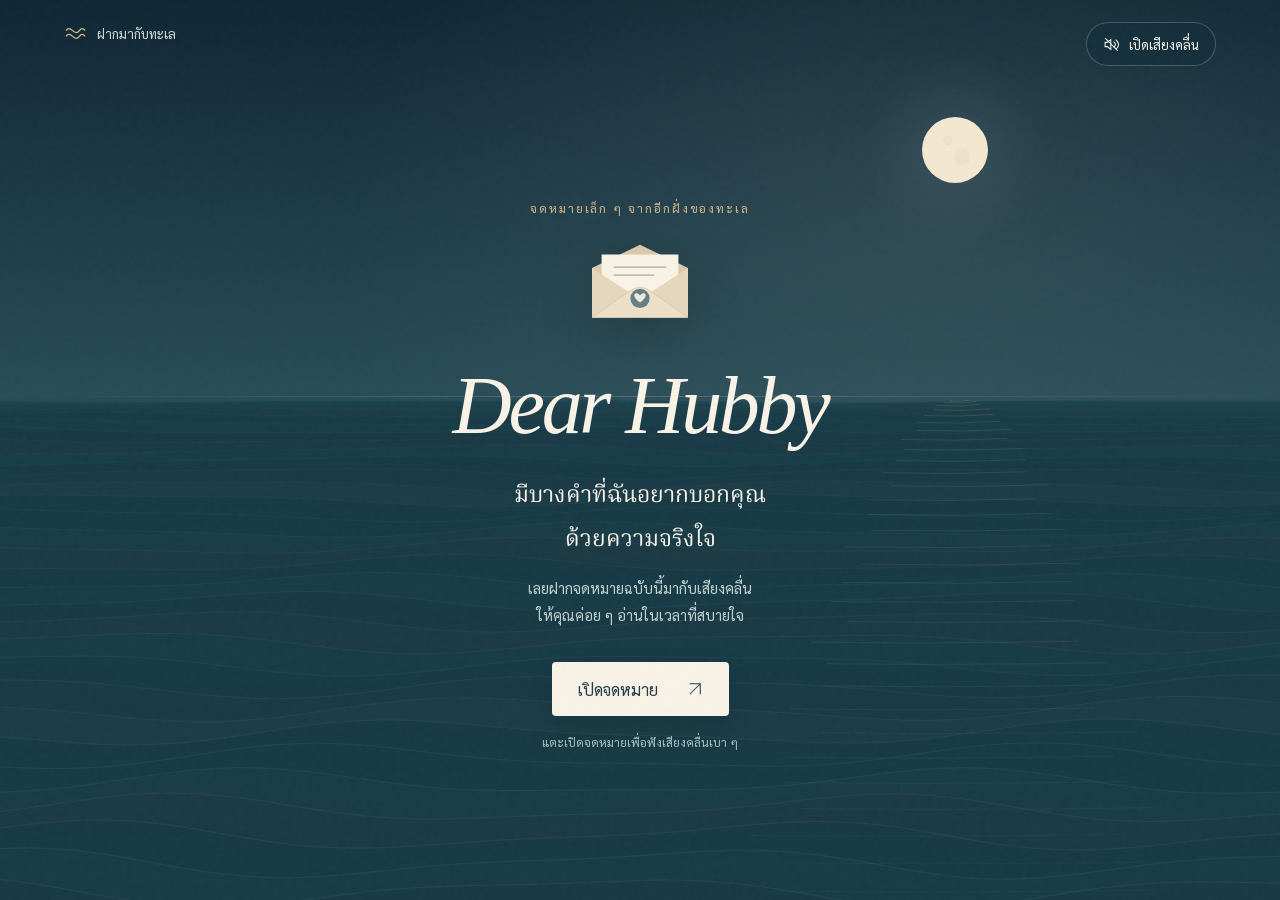
==== commit 43280d32: "Soften ocean audio and add a wave transition into the letter" ====
--- a/carta-yongyut/index.html
+++ b/carta-yongyut/index.html
@@ -11,11 +11,24 @@
 <link href="https://fonts.googleapis.com/css2?family=Noto+Serif+Thai:wght@400;500;600&family=Sarabun:wght@400;500;600&display=swap" rel="stylesheet">
 <style>
 :root{color-scheme:dark;--cream:#f8f2e7;--ink:#2d4145;--gold:#d2b88b;--muted:#abc1c5;--serif:'Noto Serif Thai',serif;--sans:'Sarabun',sans-serif}*{box-sizing:border-box}html{scroll-behavior:smooth}body{margin:0;background:#102e3b;color:var(--cream);font-family:var(--sans);-webkit-font-smoothing:antialiased}button,a{-webkit-tap-highlight-color:transparent}button{font:inherit;cursor:pointer}button:focus-visible,a:focus-visible{outline:2px solid var(--gold);outline-offset:6px}[hidden]{display:none!important}.landscape{position:fixed;inset:0;z-index:-1;background:radial-gradient(ellipse at 72% 25%,#4d646b55,transparent 45%),linear-gradient(#102735 0%,#294c58 44%,#224a56 45%,#0c2b38 100%);overflow:hidden}.moon{position:absolute;top:13%;left:72%;width:66px;height:66px;border-radius:50%;background:#f3e8cf;box-shadow:0 0 70px 20px #f3e8cf16,0 0 150px 40px #f3e8cf08}.moon:after{content:'';position:absolute;inset:9px;border-radius:50%;background:radial-gradient(circle at 35% 30%,#c7c2b52b 0 10%,transparent 11%),radial-gradient(circle at 65% 65%,#c7c2b526 0 18%,transparent 19%)}.horizon{position:absolute;top:44%;width:100%;height:1px;background:linear-gradient(90deg,transparent,#dae4db35,transparent)}#ocean{position:absolute;inset:44% 0 0;width:100%;height:56%}.grain{position:fixed;inset:0;pointer-events:none;z-index:5;opacity:.035;background-image:url("data:image/svg+xml,%3Csvg viewBox='0 0 180 180' xmlns='http://www.w3.org/2000/svg'%3E%3Cfilter id='n'%3E%3CfeTurbulence type='fractalNoise' baseFrequency='.85' numOctaves='3' stitchTiles='stitch'/%3E%3C/filter%3E%3Cpath fill='%23fff' filter='url(%23n)' opacity='.6' d='M0 0h180v180H0z'/%3E%3C/svg%3E")}.topbar{position:absolute;inset:0 0 auto;display:flex;justify-content:space-between;align-items:center;padding:calc(22px + env(safe-area-inset-top)) clamp(22px,5vw,64px) 20px;z-index:3;font-size:13px;color:#d1dddb}.brand{display:flex;gap:10px;align-items:center}.brand svg{width:23px;height:23px;stroke:var(--gold)}.sound{border:1px solid #d2e1df40;border-radius:30px;background:#102e3b66;color:var(--cream);padding:10px 16px;display:flex;align-items:center;gap:9px;min-height:44px;backdrop-filter:blur(12px)}.sound{position:fixed;top:calc(22px + env(safe-area-inset-top));right:clamp(20px,5vw,64px)}.sound svg{width:17px;height:17px;fill:none;stroke:currentColor;stroke-width:1.5}.sound[aria-pressed=true] .slash{display:none}.intro{min-height:100svh;display:flex;flex-direction:column;align-items:center;justify-content:center;text-align:center;padding:115px 24px 65px;transition:opacity .7s,transform .7s}.eyebrow{font-size:12px;letter-spacing:.16em;color:var(--gold);margin:0 0 28px}.envelope{width:104px;height:80px;margin:0 0 35px;filter:drop-shadow(0 12px 25px #0003);animation:float 6s ease-in-out infinite}.intro h1{font-family:Georgia,serif;font-weight:400;font-style:italic;font-size:clamp(48px,10vw,82px);letter-spacing:-.04em;margin:0 0 22px}.intro .lead{font-family:var(--serif);font-size:clamp(18px,4vw,23px);line-height:1.9;margin:0 0 12px;font-weight:400}.intro .sub{color:#bfd0cf;font-size:15px;line-height:1.8;max-width:320px;margin:0 0 34px}.open{display:flex;align-items:center;gap:28px;background:var(--cream);color:#233e48;border:0;border-radius:4px;padding:15px 25px;min-height:54px;box-shadow:0 8px 24px #0002;transition:background .2s,transform .2s}.open:hover{background:#fffaf1;transform:translateY(-2px)}.open span{font-size:21px}.hint{font-size:12px;color:#a9c1c5;margin:18px 0 0}.intro.leaving{opacity:0;transform:translateY(-15px)}.letter-view{max-width:820px;margin:auto;padding:132px 24px 62px;animation:appear 1s ease both}.letter-heading{text-align:center;margin-bottom:38px}.letter-heading .eyebrow{margin-bottom:14px}.letter-heading h1{font-family:var(--serif);font-size:clamp(25px,5vw,36px);font-weight:400;margin:0}.paper{position:relative;background:var(--cream);color:var(--ink);padding:clamp(29px,7vw,76px);border-radius:3px;box-shadow:0 30px 90px #031a2466;overflow:hidden}.paper:before{content:'';position:absolute;top:0;left:0;right:0;height:4px;background:linear-gradient(90deg,#c9b087,#e6d6b7,#c9b087)}.paper-top{display:flex;justify-content:space-between;align-items:center;gap:20px;color:#79827b;font-size:12px;margin-bottom:34px}.paper-top svg{width:34px;stroke:#ad9470;fill:none;stroke-width:1.2}.salutation{font-family:Georgia,serif;font-size:clamp(31px,6vw,42px);font-weight:400;font-style:italic;letter-spacing:-.025em;margin:0 0 29px}.paper p{font-size:17px;line-height:2.05;margin:0 0 23px;overflow-wrap:break-word}.paper .opening{font-family:var(--serif);font-size:20px;line-height:1.95;color:#315663;margin-bottom:27px}.divider{display:flex;align-items:center;gap:18px;margin:33px 0;color:#a68d68;justify-content:center}.divider:before,.divider:after{content:'';height:1px;width:50px;background:#b29b703d}.divider svg{width:22px;height:18px;fill:none;stroke:currentColor;stroke-width:1.2}.paper .closing{font-family:var(--serif);font-size:18px;color:#315663}.signature{margin-top:35px;padding-top:24px;border-top:1px solid #b9ac922e}.signature p{margin-bottom:3px;font-size:14px;color:#738078}.signature .name{font-family:var(--serif);font-size:26px;color:#3d5759;margin-top:8px}.afterword{text-align:center;padding:33px 10px 0;color:#bacecf;font-size:14px;line-height:1.9}.afterword svg{display:block;margin:0 auto 12px;width:27px;stroke:var(--gold);fill:none;stroke-width:1.2}footer{text-align:center;color:#8aa6ac;font-size:12px;padding:30px 24px calc(28px + env(safe-area-inset-bottom));line-height:1.8}.replay{color:#c0d0ce;background:none;border:0;border-bottom:1px solid #c0d0ce55;padding:4px 0;margin-top:16px;font-size:13px}@keyframes float{50%{transform:translateY(-8px) rotate(3deg)}}@keyframes appear{from{opacity:0;transform:translateY(20px)}to{opacity:1;transform:none}}@media(max-width:480px){.topbar{padding-left:20px;padding-right:20px}.brand{font-size:12px}.sound{font-size:12px;padding:10px 12px}.letter-view{padding:116px 16px 30px}.letter-heading{margin-bottom:26px}.paper p{font-size:16px;line-height:2}.paper .opening{font-size:18px}.paper-top{margin-bottom:26px}.moon{left:75%;width:48px;height:48px}.intro .eyebrow{margin-bottom:25px}}@media(prefers-reduced-motion:reduce){html{scroll-behavior:auto}*,*:before,*:after{animation:none!important;transition:none!important}}
+
+/* A soft wave carries the envelope into the letter. */
+.wave-transition{position:fixed;inset:0;overflow:hidden;z-index:12;pointer-events:none;visibility:hidden}
+.wave-transition.washing{visibility:visible;pointer-events:auto}
+.wave-sweep{position:absolute;top:0;left:-20%;width:140%;height:calc(100svh + 200px);transform:translateY(115svh);will-change:transform}
+.wave-sweep:after{content:'';position:absolute;top:119px;bottom:0;left:0;right:0;background:linear-gradient(#376572,#163d4b 65%,#102e3b)}
+.wave-sweep svg{position:absolute;top:0;left:0;width:100%;height:120px;overflow:visible}
+.washing .wave-sweep{animation:wave-pass 2.4s cubic-bezier(.42,0,.25,1) both}
+.washing .wave-foam{animation:foam-drift 2.4s ease-in-out both;transform-origin:center}
+@keyframes wave-pass{0%{transform:translate3d(0,115svh,0)}45%,55%{transform:translate3d(0,-150px,0)}100%{transform:translate3d(0,calc(-100svh - 220px),0)}}
+@keyframes foam-drift{from{transform:translateX(-2%)}to{transform:translateX(2%)}}
+@media(prefers-reduced-motion:reduce){.wave-transition{display:none}}
 </style>
 </head>
 <body>
 <div class="landscape" aria-hidden="true"><div class="moon"></div><div class="horizon"></div><canvas id="ocean"></canvas></div><div class="grain" aria-hidden="true"></div>
 <header class="topbar"><div class="brand"><svg viewBox="0 0 24 24" fill="none"><path d="M2 9q3-4 7 0t7 0 6 0M2 15q3-4 7 0t7 0 6 0" stroke-width="1.3"/></svg><span>ฝากมากับทะเล</span></div><button id="sound" class="sound" aria-pressed="false" aria-label="เปิดเสียงคลื่นทะเล"><svg viewBox="0 0 24 24" aria-hidden="true"><path d="M11 5 6 9H3v6h3l5 4V5ZM15 8q5 4 0 8M18 5q8 7 0 14"/><path class="slash" d="m3 3 18 18"/></svg><span id="soundLabel">เปิดเสียงคลื่น</span></button></header>
+<div id="waveTransition" class="wave-transition" aria-hidden="true"><div class="wave-sweep"><svg viewBox="0 0 1440 120" preserveAspectRatio="none"><path class="wave-foam" d="M-100 61C100 7 270 5 480 52S800 108 1020 51 1310 7 1540 52V120H-100Z" fill="#d4e3dd" opacity=".55"/><path d="M-100 74C100 20 270 18 480 65S800 121 1020 64 1310 20 1540 65V120H-100Z" fill="#65909a"/><path d="M-100 86C100 32 270 30 480 77S800 133 1020 76 1310 32 1540 77V121H-100Z" fill="#376572"/></svg></div></div>
 <main>
 <section class="intro" id="intro" aria-labelledby="introTitle"><p class="eyebrow">จดหมายเล็ก ๆ จากอีกฝั่งของทะเล</p>
 <svg class="envelope" viewBox="0 0 130 100" aria-hidden="true"><path d="M5 30 65 1l60 29v62H5Z" fill="#d9c9ac"/><path d="M17 13h96v70H17Z" fill="#f8f2e7"/><path d="M32 29h66M32 39h51" stroke="#b5aa93" stroke-width="1.5"/><path d="m5 30 60 39 60-39v62H5Z" fill="#e5d7bd"/><path d="m5 92 48-34q12-8 24 0l48 34" fill="#eddfc8" stroke="#c9b994" stroke-width=".6"/><circle cx="65" cy="68" r="12" fill="#638185"/><path d="M65 73c-10-6-8-13-3-11l3 2 3-2c5-2 7 5-3 11Z" fill="#f1e8d7"/></svg>
@@ -45,11 +58,22 @@
 // Stereo surf: separate low rumble and foam layers with slow, irregular swells.
 let audio=null,master=null,playing=false,preference=null,opening=false;
 function noise(seconds){const b=audio.createBuffer(2,Math.round(audio.sampleRate*seconds),audio.sampleRate);for(let ch=0;ch<2;ch++){const d=b.getChannelData(ch);let low=0;for(let i=0;i<d.length;i++){const white=Math.random()*2-1;low=(low+.025*white)/1.025;d[i]=low*3.6+white*.075;}}return b;}
-function createOcean(){audio=new(window.AudioContext||window.webkitAudioContext)();master=audio.createGain();master.gain.value=0;const compressor=audio.createDynamicsCompressor();compressor.threshold.value=-18;compressor.ratio.value=3;master.connect(compressor);compressor.connect(audio.destination);for(let i=0;i<3;i++){const source=audio.createBufferSource();source.buffer=noise(13+i*2);source.loop=true;const filter=audio.createBiquadFilter();filter.type=i===2?'bandpass':'lowpass';filter.frequency.value=i===2?1500:480+i*370;filter.Q.value=.45;const gain=audio.createGain();gain.gain.value=i===2?.09:.19;const lfo=audio.createOscillator();lfo.frequency.value=.073+i*.019;const depth=audio.createGain();depth.gain.value=i===2?.065:.14;lfo.connect(depth);depth.connect(gain.gain);source.connect(filter);filter.connect(gain);if(audio.createStereoPanner){const pan=audio.createStereoPanner();pan.pan.value=(i-1)*.6;gain.connect(pan);pan.connect(master);}else gain.connect(master);source.start(0,i*2.1);lfo.start();}}
+function createOcean(){audio=new(window.AudioContext||window.webkitAudioContext)();master=audio.createGain();master.gain.value=0;const compressor=audio.createDynamicsCompressor();compressor.threshold.value=-18;compressor.ratio.value=3;master.connect(compressor);compressor.connect(audio.destination);for(let i=0;i<3;i++){const source=audio.createBufferSource();source.buffer=noise(13+i*2);source.loop=true;const filter=audio.createBiquadFilter();filter.type=i===2?'bandpass':'lowpass';filter.frequency.value=i===2?1000:360+i*190;filter.Q.value=.45;const gain=audio.createGain();gain.gain.value=i===2?.045:.17;const lfo=audio.createOscillator();lfo.frequency.value=.073+i*.019;const depth=audio.createGain();depth.gain.value=i===2?.025:.09;lfo.connect(depth);depth.connect(gain.gain);source.connect(filter);filter.connect(gain);if(audio.createStereoPanner){const pan=audio.createStereoPanner();pan.pan.value=(i-1)*.6;gain.connect(pan);pan.connect(master);}else gain.connect(master);source.start(0,i*2.1);lfo.start();}}
 function updateSound(){ $('sound').setAttribute('aria-pressed',String(playing));$('sound').setAttribute('aria-label',playing?'ปิดเสียงคลื่นทะเล':'เปิดเสียงคลื่นทะเล');$('soundLabel').textContent=playing?'ปิดเสียงคลื่น':'เปิดเสียงคลื่น';}
-async function setSound(on){try{if(on&&!audio)createOcean();if(on)await audio.resume();playing=on;if(master)master.gain.setTargetAtTime(on?.68:0,audio.currentTime,.65);updateSound();}catch{playing=false;updateSound();$('soundLabel').textContent='แตะเพื่อลองเปิดเสียง';}}
+async function setSound(on){try{if(on&&!audio)createOcean();if(on)await audio.resume();playing=on;if(master)master.gain.setTargetAtTime(on?.26:0,audio.currentTime,1.2);updateSound();}catch{playing=false;updateSound();$('soundLabel').textContent='แตะเพื่อลองเปิดเสียง';}}
 $('sound').addEventListener('click',()=>{preference=!playing;setSound(preference);});
-$('open').addEventListener('click',()=>{if(opening)return;opening=true;$('open').disabled=true;if(preference!==false)setSound(true);$('intro').classList.add('leaving');setTimeout(()=>{$('intro').hidden=true;$('letterView').hidden=false;scrollTo(0,0);$('dear').focus({preventScroll:true});},reduced.matches?0:650);});
+$('open').addEventListener('click',()=>{
+  if(opening)return;opening=true;$('open').disabled=true;
+  if(preference!==false)setSound(true);
+  const wave=$('waveTransition'),duration=reduced.matches?0:2400;
+  if(duration)wave.classList.add('washing');
+  setTimeout(()=>{
+    $('intro').hidden=true;$('letterView').hidden=false;
+    scrollTo({top:0,behavior:'instant'});
+    $('dear').focus({preventScroll:true});
+  },duration?1200:0);
+  setTimeout(()=>wave.classList.remove('washing'),duration+40);
+});
 $('replay').addEventListener('click',()=>{$('letterView').hidden=true;$('intro').hidden=false;$('intro').classList.remove('leaving');$('open').disabled=false;opening=false;scrollTo(0,0);$('open').focus({preventScroll:true});});
 document.addEventListener('visibilitychange',()=>{if(document.hidden){if(audio)audio.suspend();}else{if(audio&&playing)audio.resume().catch(()=>{playing=false;updateSound();});resumeVisual();}});
 </script>
